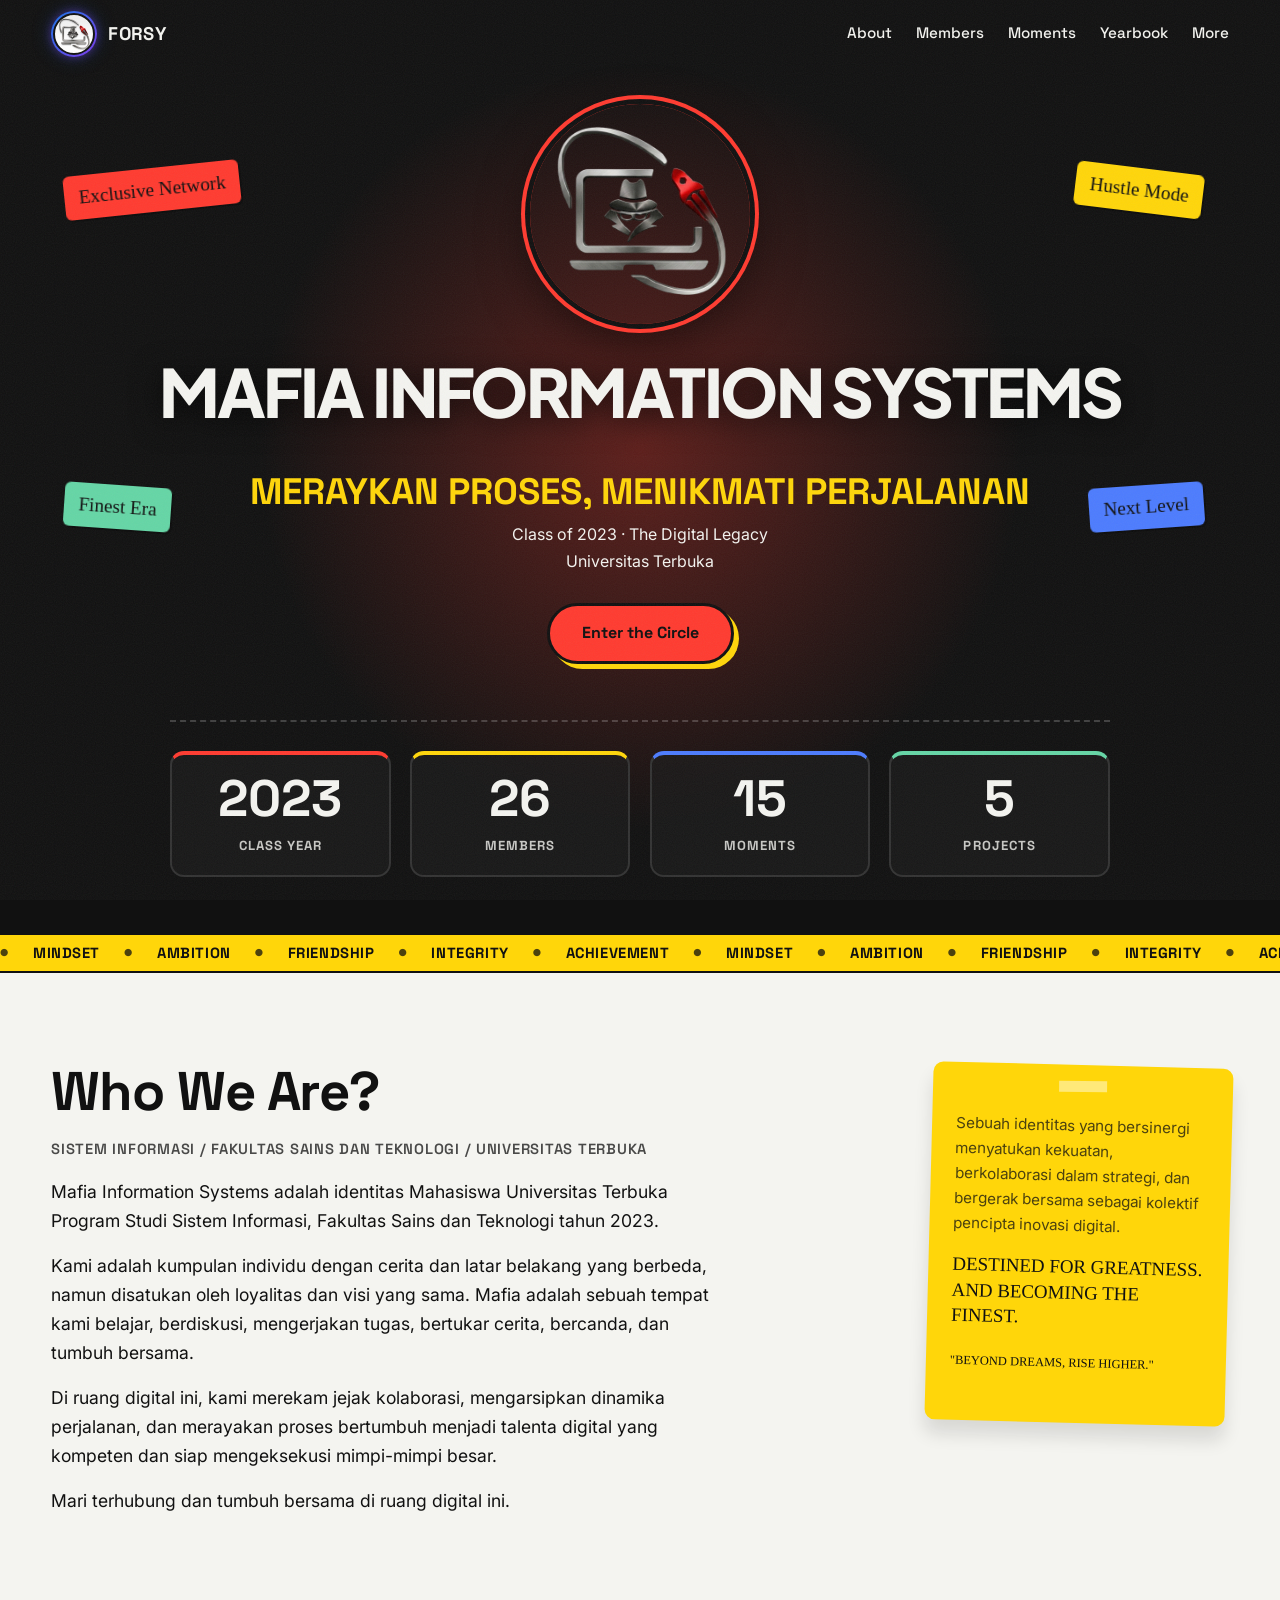
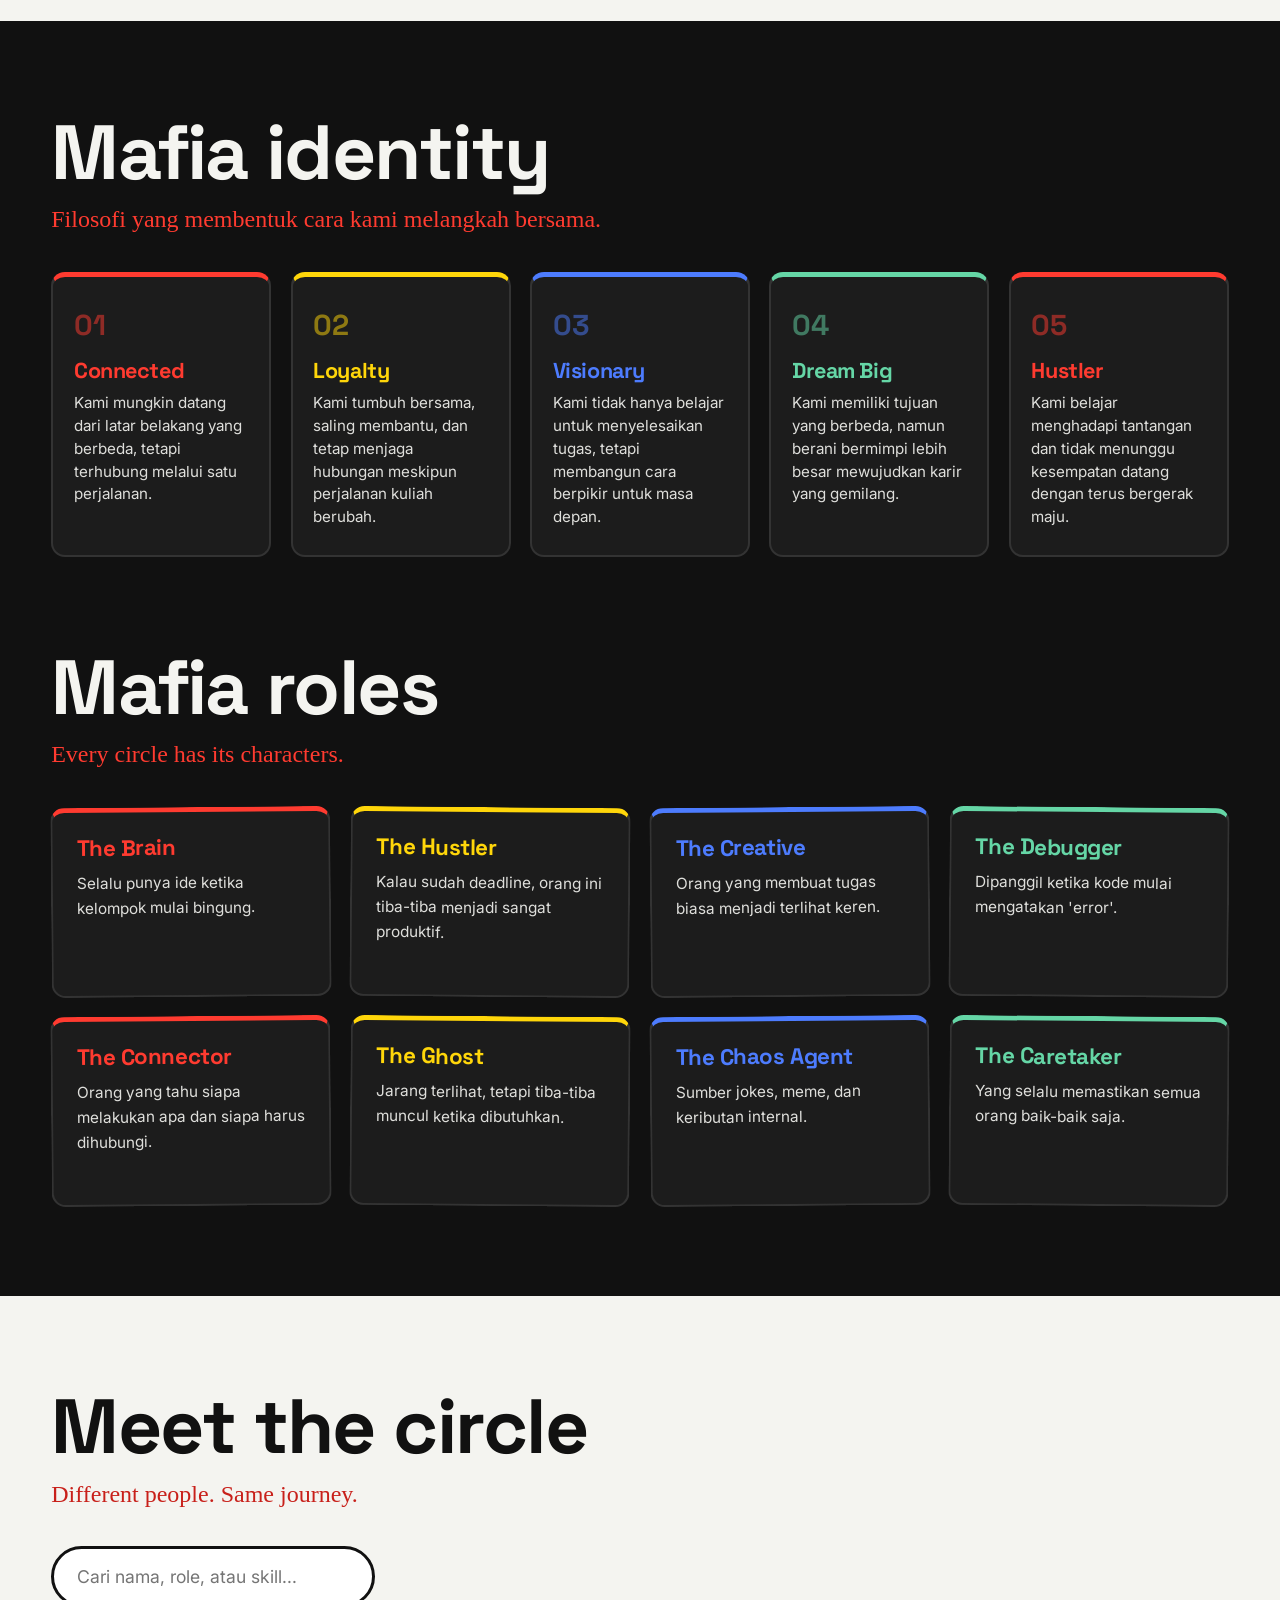
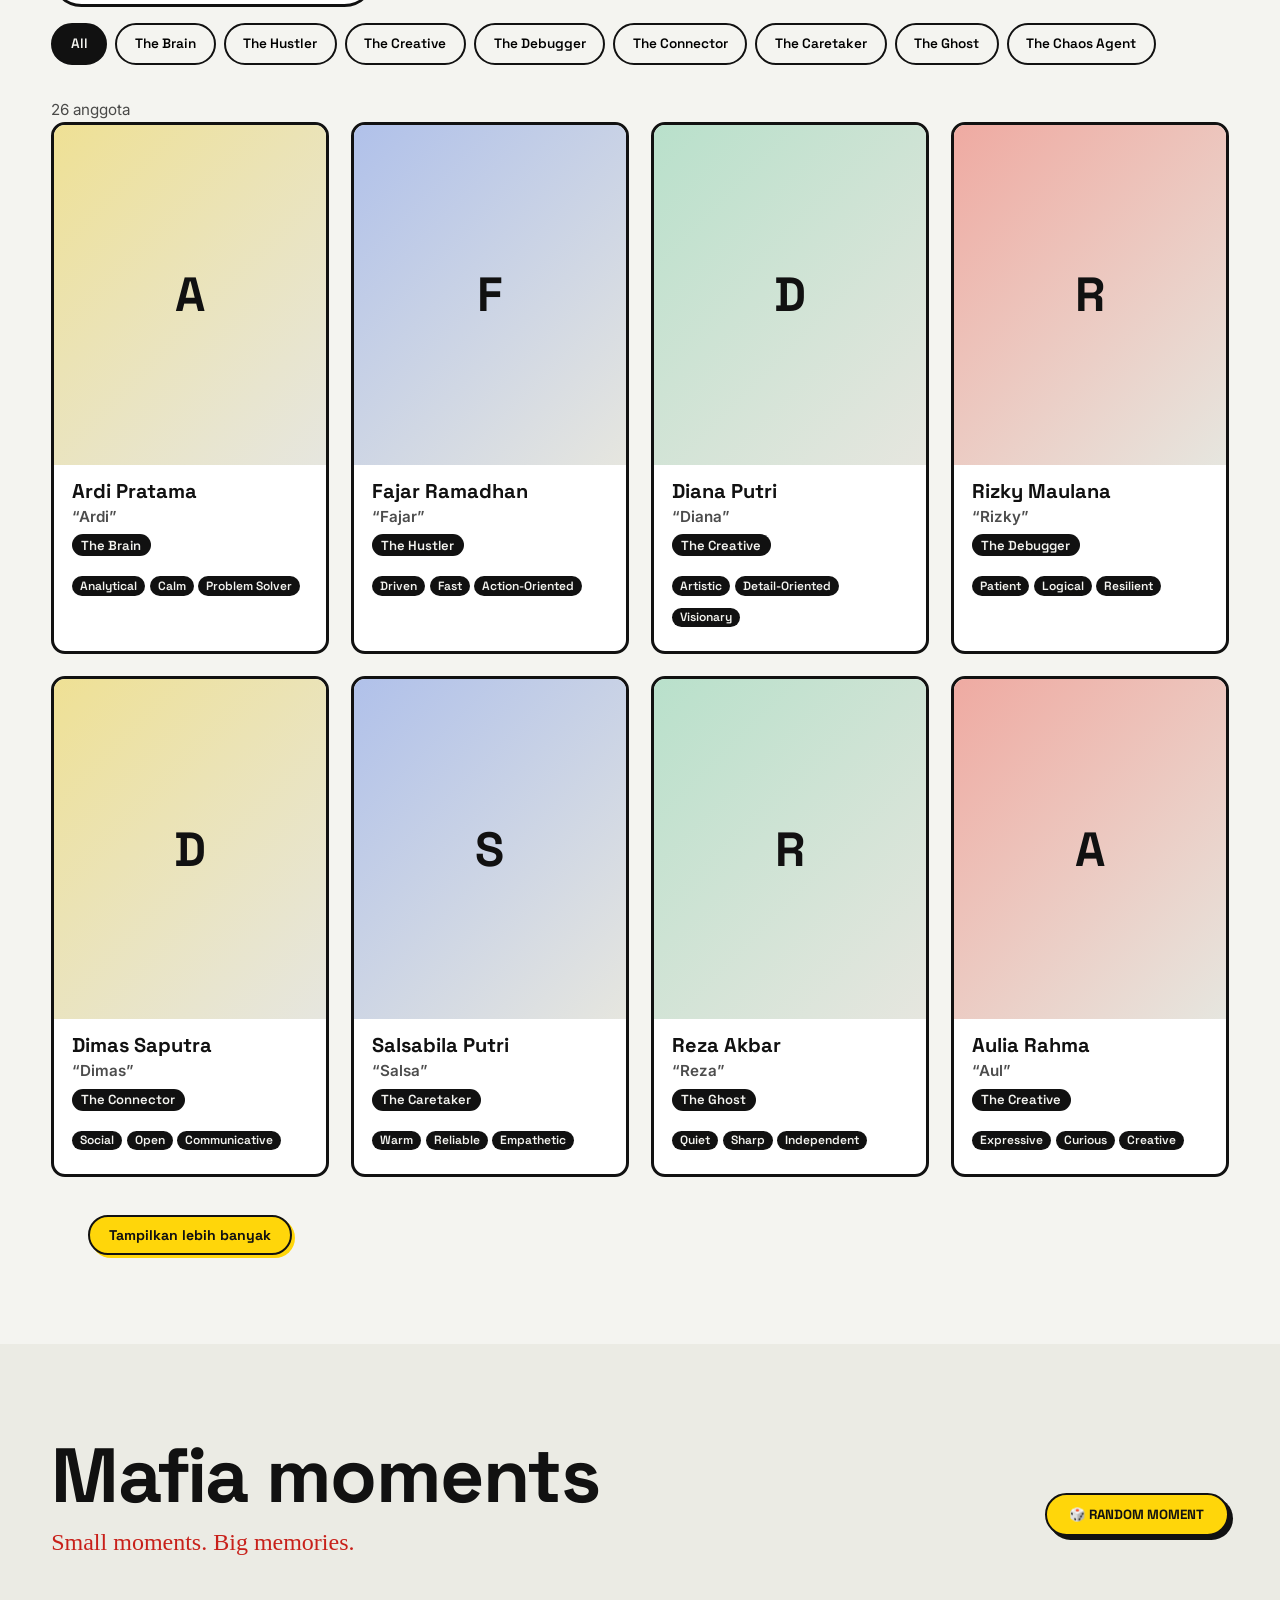
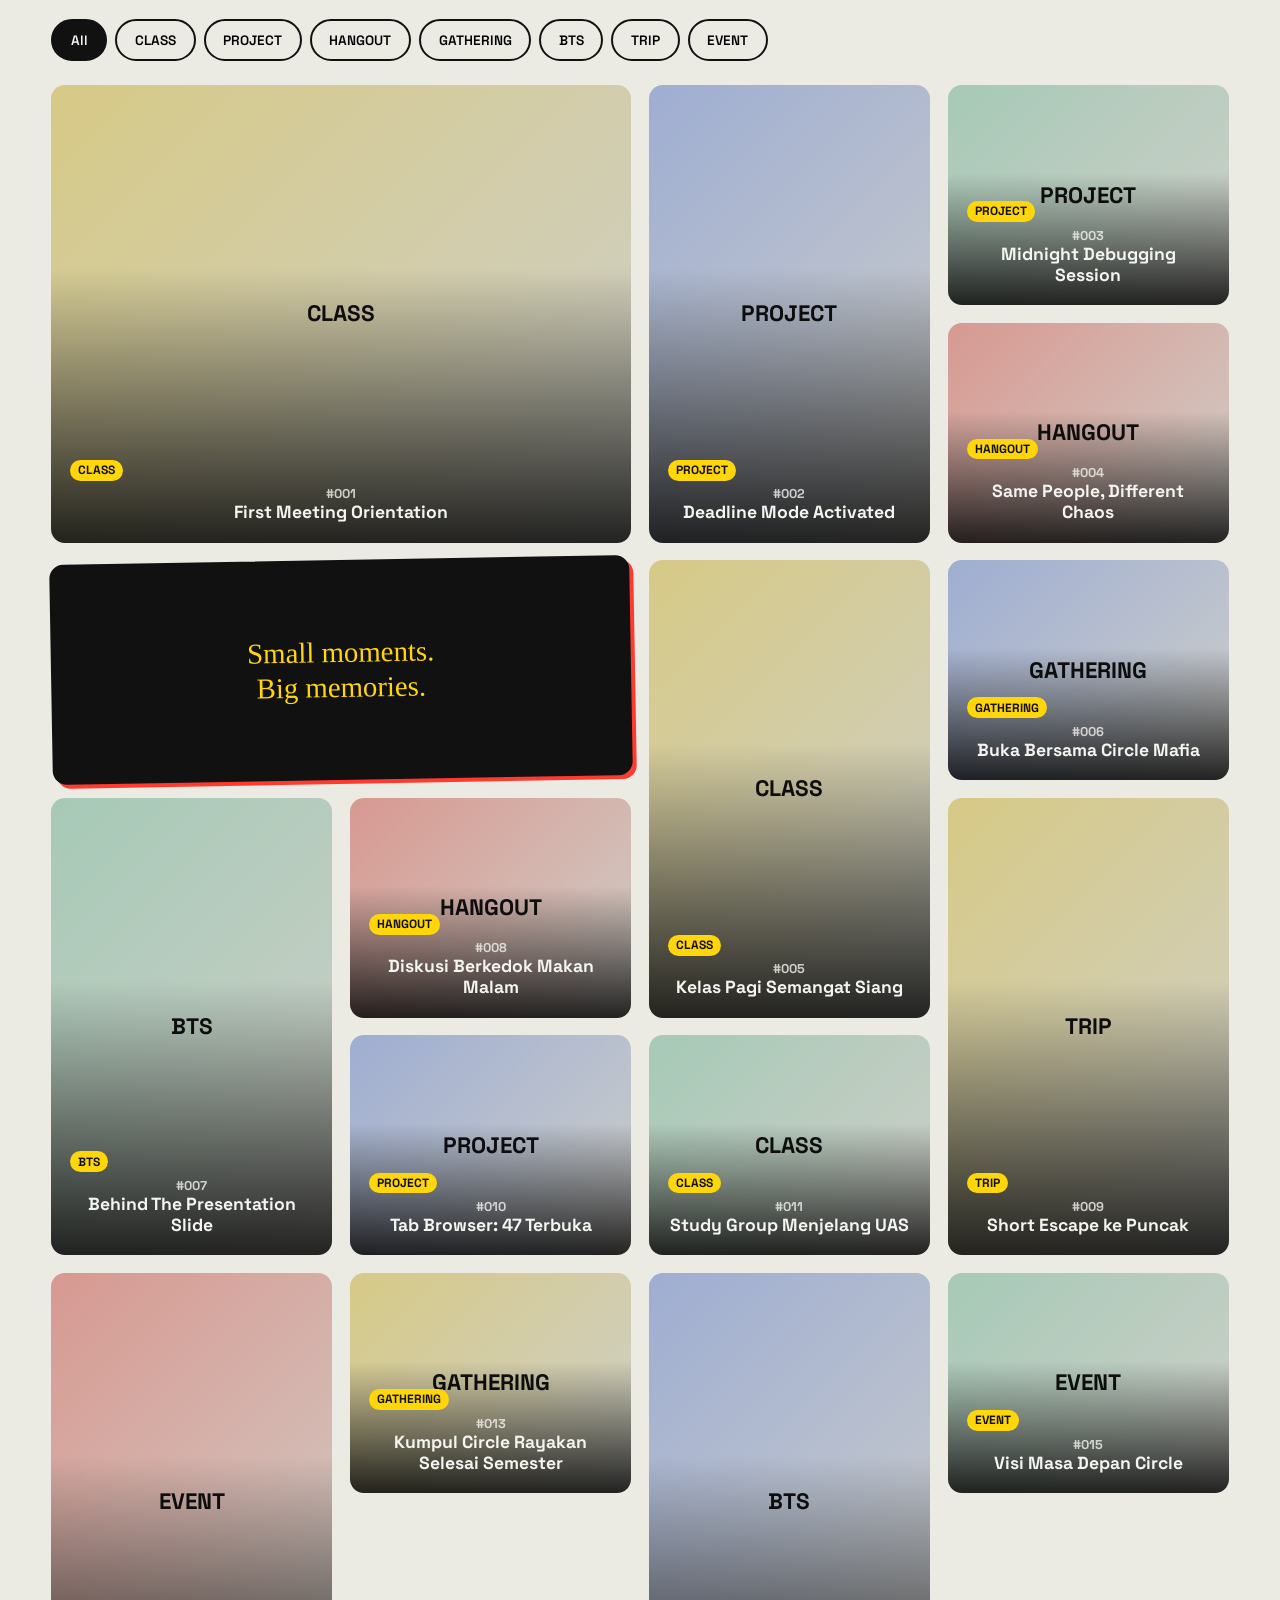
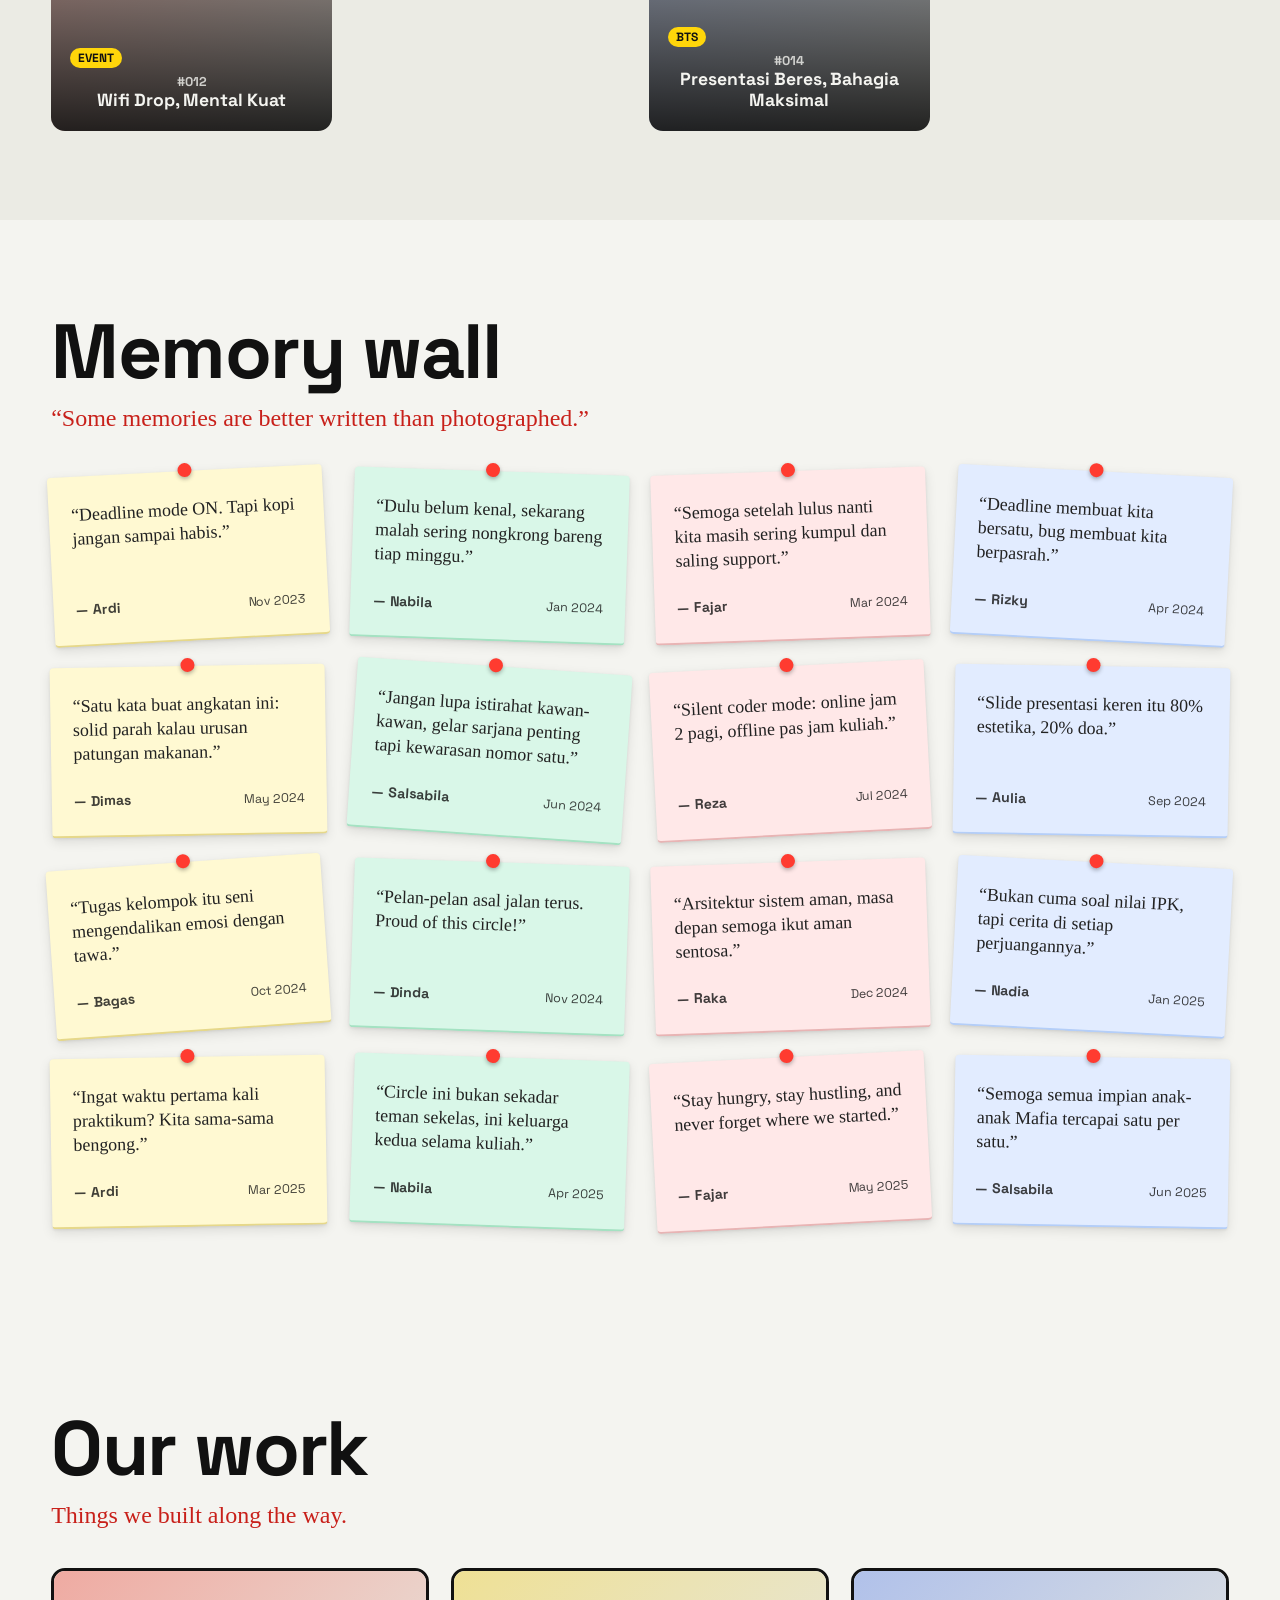
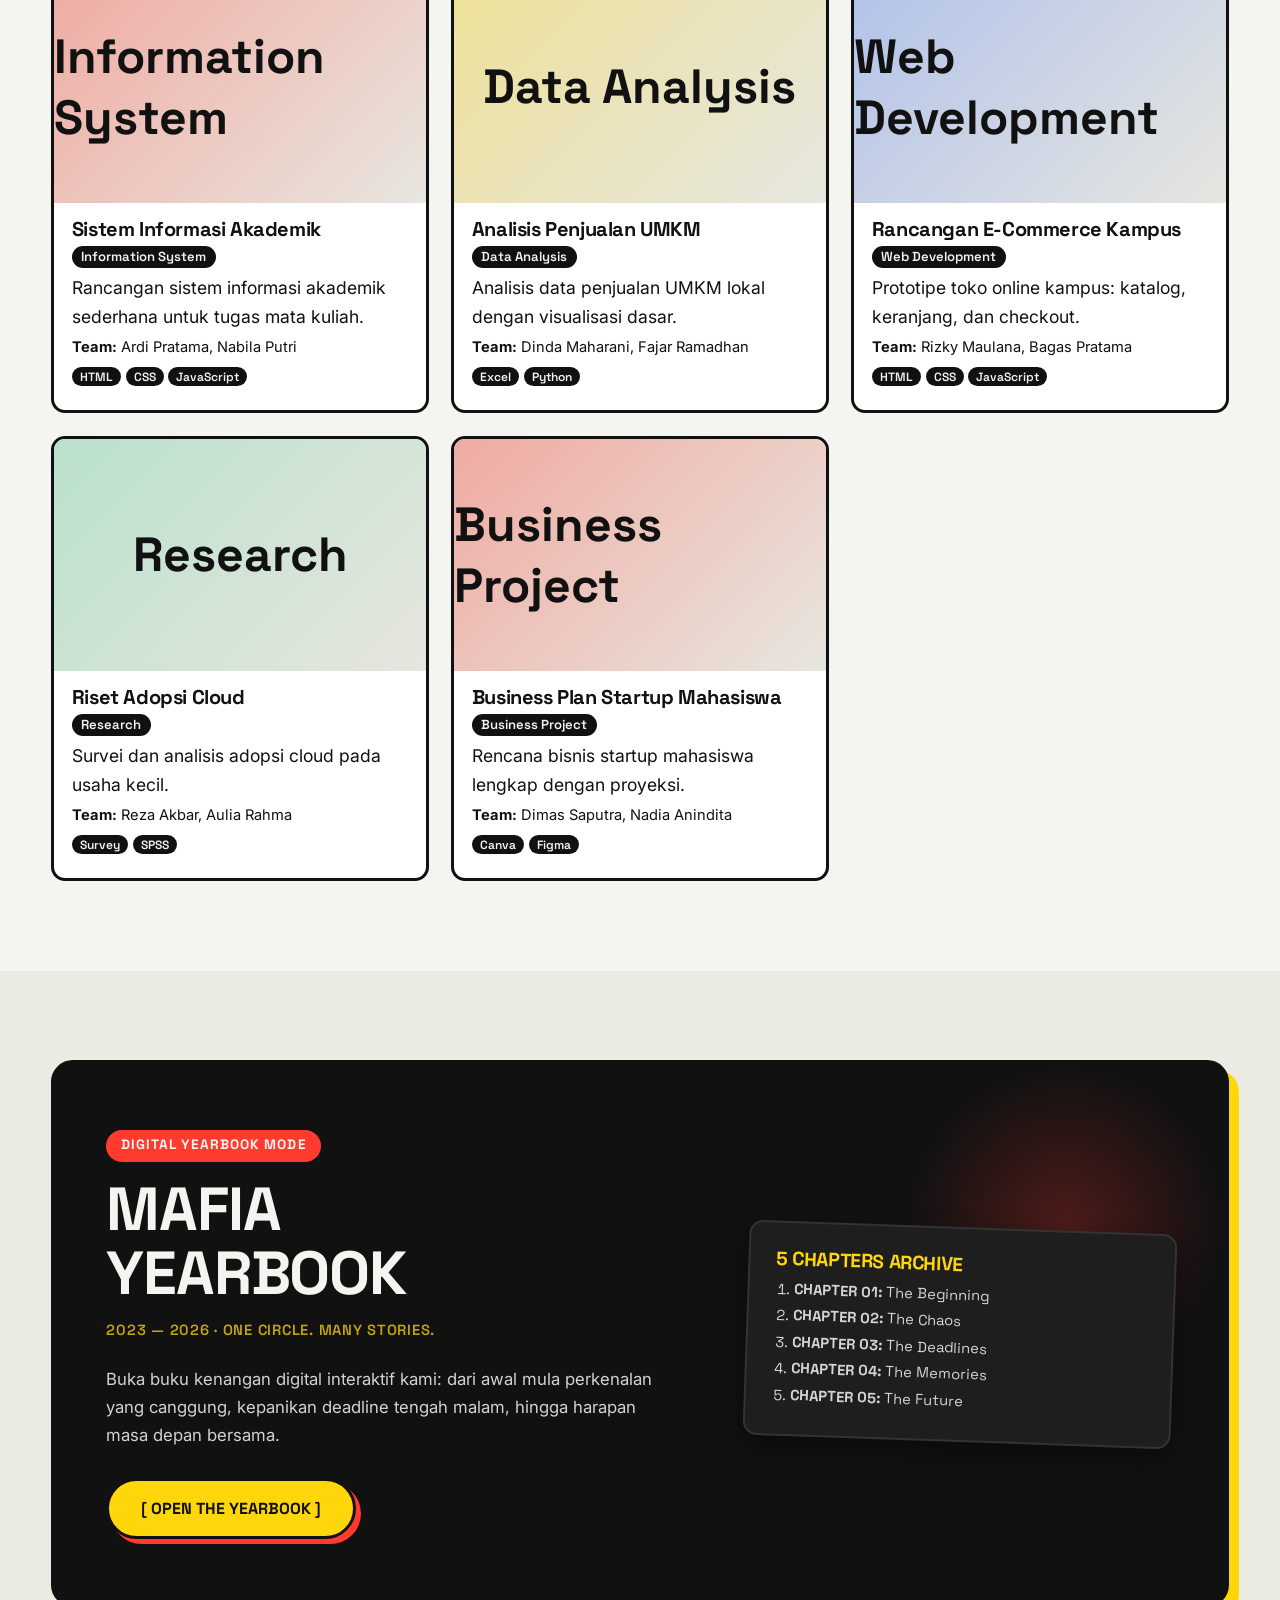
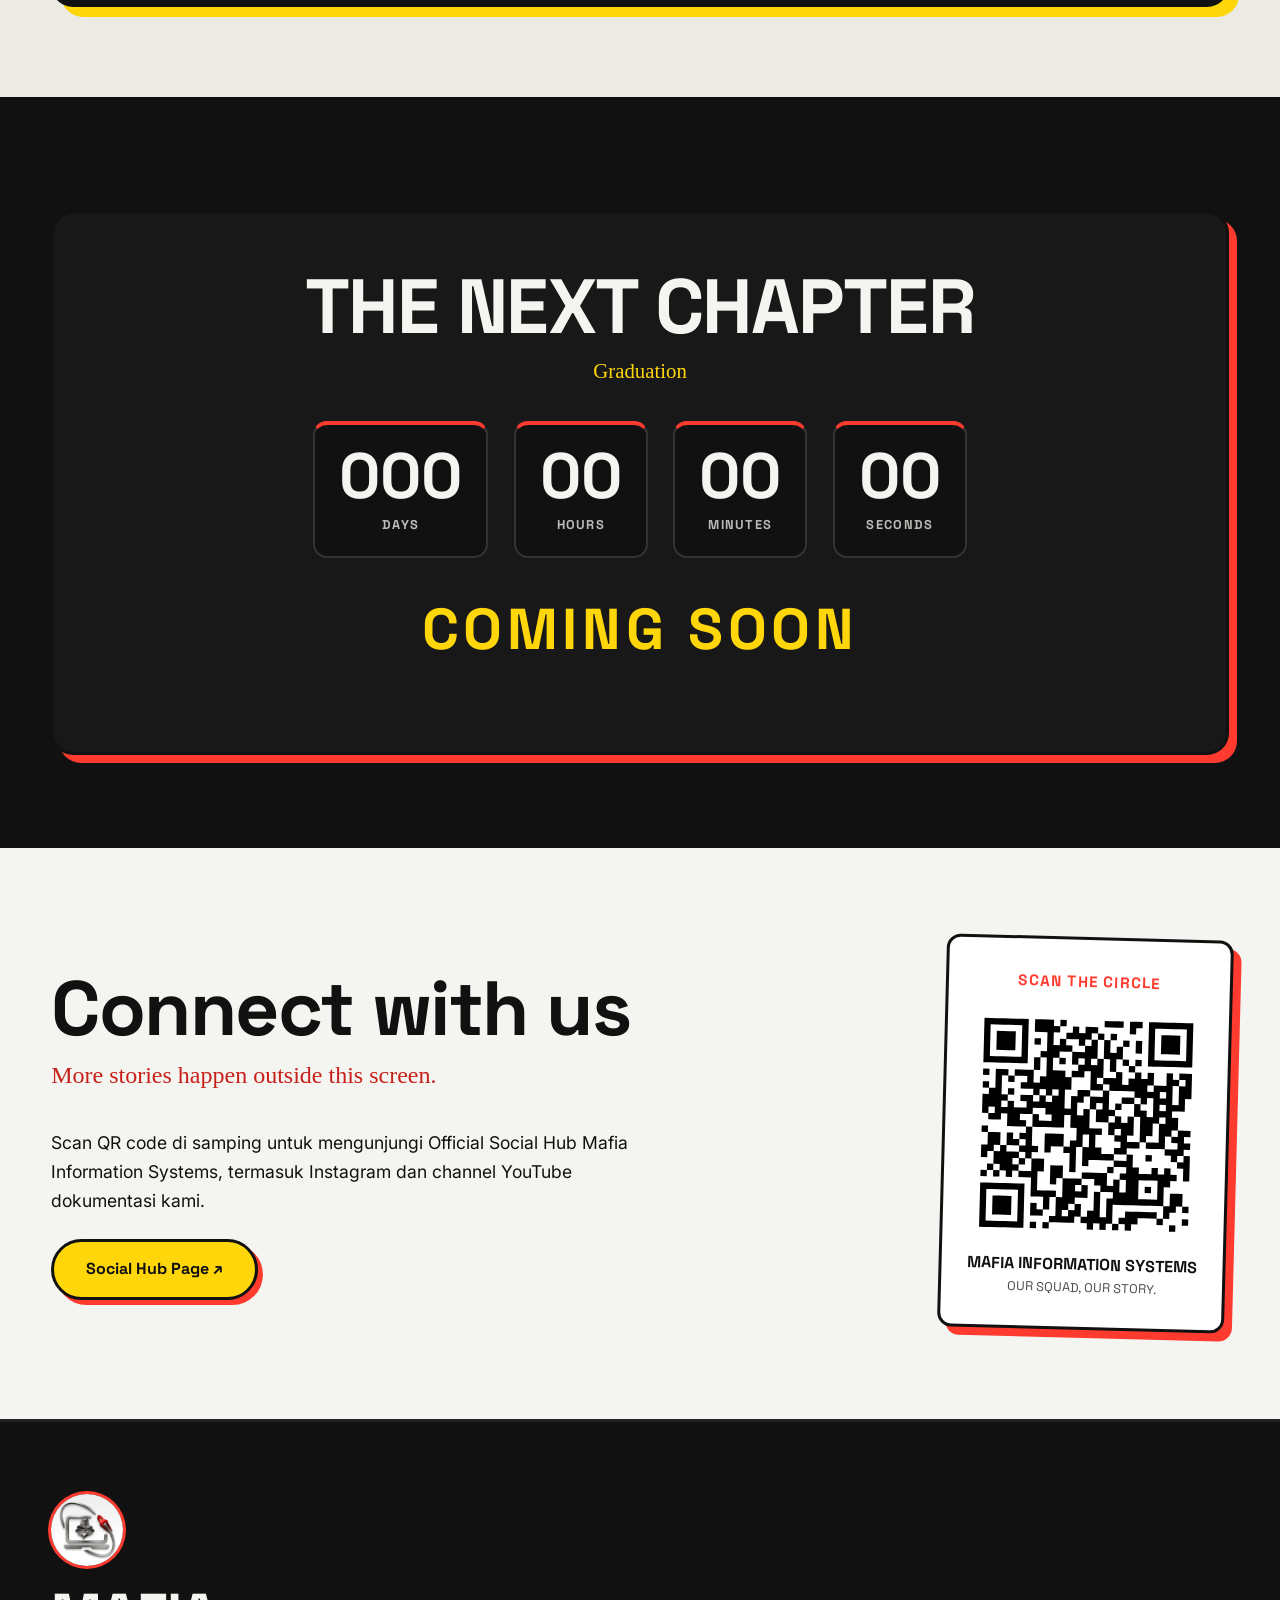
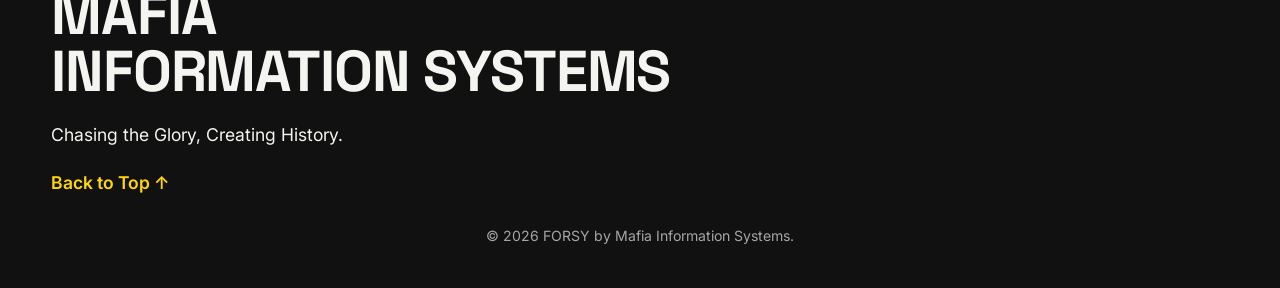
==== mafia_landingpage/index.html @ 695135e5 "Add files via upload" ====
<!DOCTYPE html>
<html lang="id">
<head>
<meta charset="UTF-8">
<meta name="viewport" content="width=device-width, initial-scale=1">
<title>Mafia Information Systems — Chasing the Glory, Creating History.</title>
<meta name="description" content="Digital Yearbook & Community Archive angkatan Sistem Informasi 2023, Universitas Terbuka. Temui anggota circle, momen berharga, proyek karya, dan dinding memori.">
<meta name="theme-color" content="#111111">
<link rel="canonical" href="https://example.com/">
<meta property="og:type" content="website">
<meta property="og:locale" content="id_ID">
<meta property="og:site_name" content="Mafia Information Systems">
<meta property="og:title" content="Mafia Information Systems — Chasing the Glory, Creating History.">
<meta property="og:description" content="Digital Yearbook & Community Archive angkatan Sistem Informasi 2023, Universitas Terbuka. Connected. Loyalty. Visionary. Dream Big. Hustler.">
<meta property="og:url" content="https://example.com/">
<meta property="og:image" content="https://example.com/assets/og-image.png">
<meta property="og:image:width" content="1200">
<meta property="og:image:height" content="630">
<meta property="og:image:alt" content="Logo Mafia Information Systems">
<meta name="twitter:card" content="summary_large_image">
<meta name="twitter:image" content="https://example.com/assets/og-image.png">
<link rel="icon" href="favicon.ico" sizes="any">
<link rel="icon" href="assets/icons/favicon-32.png" type="image/png" sizes="32x32">
<link rel="apple-touch-icon" href="assets/icons/apple-touch-icon.png">
<link rel="manifest" href="site.webmanifest">
<script type="application/ld+json">{"@context":"https://schema.org","@type":"WebSite","name":"Mafia Information Systems","url":"https://example.com/","inLanguage":"id","description":"Digital Yearbook & Community Archive angkatan Sistem Informasi 2023, Universitas Terbuka."}</script>
<link rel="preconnect" href="https://fonts.googleapis.com">
<link rel="preconnect" href="https://fonts.gstatic.com" crossorigin>
<link href="https://fonts.googleapis.com/css2?family=Inter:wght@400;500;600;700&family=Permanent+Marker&family=Plus+Jakarta+Sans:wght@700;800&family=Space+Grotesk:wght@500;700&display=swap" rel="stylesheet">
<link rel="stylesheet" href="css/style.css">
</head>
<body>
<a class="skip" href="#main">Lewati ke konten</a>
<noscript><p class="noscript">Website ini membutuhkan JavaScript untuk menampilkan anggota, memori, proyek, dan galeri.</p></noscript>
<div class="grain" aria-hidden="true"></div>
<div class="cursor" id="cursor" aria-hidden="true"><span></span></div>

<!-- Main Navigation -->
<header class="nav" id="nav">
  <a href="#home" class="nav__logo" aria-label="Mafia Information Systems, home">
    <div class="logo-wrapper">
      <img src="assets/logo/mafia-logo-320.webp" alt="Logo Mafia" width="40" height="40" loading="lazy">
    </div>
    <b>FORSY</b>
  </a>
  <button class="nav__toggle" id="navToggle" aria-label="Buka menu" aria-expanded="false" aria-controls="navLinks">
    <span></span><span></span>
  </button>
  <nav class="nav__links" id="navLinks" aria-label="Utama">
    <a href="#about">About</a>
    <a href="#members">Members</a>
    <a href="#moments">Moments</a>
    <a href="#open-yearbook">Yearbook</a>
    <a href="#join">More</a>
  </nav>
</header>

<main id="main">
<!-- 01: HERO SECTION -->
<section class="hero" id="home" aria-labelledby="t-home">
  <span class="sticker s-red hero__st1">Exclusive Network</span>
  <span class="sticker s-yellow hero__st2">Hustle Mode</span>
  <span class="sticker s-mint hero__st4">Finest Era</span>
  <span class="sticker s-blue hero__st3">Next Level</span>

  <img class="hero__logo" src="assets/logo/logo trans.png" srcset="assets/logo/logo trans.png 320w, assets/logo/logo trans.png 640w, assets/logo/logo trans.png 960w" sizes="(max-width:600px) 150px, 220px" alt="Logo Mafia Information Systems" width="220" height="220" fetchpriority="high" decoding="async">
  
  <h1 class="hero__title" id="t-home">
    <span class="reveal" style="--d:.8s">MAFIA INFORMATION SYSTEMS</span>
  </h1>

  <p class="hero__tag reveal" style="--d:.5s">Meraykan Proses, Menikmati Perjalanan</p>
  <p class="hero__sub reveal" style="--d:.75s">Class of 2023 · The Digital Legacy<br>Universitas Terbuka</p>

  <div class="hero__actions reveal" style="--d:.9s">
    <a href="#about" class="btn" data-cursor="go">Enter the Circle</a>
  </div>

  <!-- Dynamic Statistics (Sections 4 & 5) -->
  <div class="hero__stats reveal" style="--d:1.05s" aria-label="Statistik Angkatan">
    <div class="stat-item">
      <span class="stat-number" id="statYear">2023</span>
      <span class="stat-label">CLASS YEAR</span>
    </div>
    <div class="stat-item">
      <span class="stat-number" id="statMembers">0</span>
      <span class="stat-label">MEMBERS</span>
    </div>
    <div class="stat-item">
      <span class="stat-number" id="statMoments">0</span>
      <span class="stat-label">MOMENTS</span>
    </div>
    <div class="stat-item">
      <span class="stat-number" id="statProjects">0</span>
      <span class="stat-label">PROJECTS</span>
    </div>
  </div>
</section>

<!-- Brand Personality Marquee (Infinite Seamless Running Text) -->
<div class="marquee" role="region" aria-label="Mafia Highlights Ticker">
  <span class="sr-only">Mindset. Ambition. Friendship. Integrity. Achievement.</span>
  <div class="marquee__track" aria-hidden="true">
    <div class="marquee__group">
      <span class="marquee__sep">●</span>
      <span>MINDSET</span>
      <span class="marquee__sep">●</span>
      <span>AMBITION</span>
      <span class="marquee__sep">●</span>
      <span>FRIENDSHIP</span>
      <span class="marquee__sep">●</span>
      <span>INTEGRITY</span>
      <span class="marquee__sep">●</span>
      <span>ACHIEVEMENT</span>
      <span class="marquee__sep">●</span>
    </div>
    <div class="marquee__group">
      <span>MINDSET</span>
      <span class="marquee__sep">●</span>
      <span>AMBITION</span>
      <span class="marquee__sep">●</span>
      <span>FRIENDSHIP</span>
      <span class="marquee__sep">●</span>
      <span>INTEGRITY</span>
      <span class="marquee__sep">●</span>
      <span>ACHIEVEMENT</span>
      <span class="marquee__sep">●</span>
    </div>
    <div class="marquee__group">
      <span>MINDSET</span>
      <span class="marquee__sep">●</span>
      <span>AMBITION</span>
      <span class="marquee__sep">●</span>
      <span>FRIENDSHIP</span>
      <span class="marquee__sep">●</span>
      <span>INTEGRITY</span>
      <span class="marquee__sep">●</span>
      <span>ACHIEVEMENT</span>
      <span class="marquee__sep">●</span>
    </div>
    <div class="marquee__group">
      <span>MINDSET</span>
      <span class="marquee__sep">●</span>
      <span>AMBITION</span>
      <span class="marquee__sep">●</span>
      <span>FRIENDSHIP</span>
      <span class="marquee__sep">●</span>
      <span>INTEGRITY</span>
      <span class="marquee__sep">●</span>
      <span>ACHIEVEMENT</span>
      <span class="marquee__sep">●</span>
    </div>
  </div>
</div>

<!-- 02: ABOUT THE CIRCLE -->
<section class="sec" id="about" aria-labelledby="t-about">
  <div class="wrap about">
    <div>
      <h2 id="t-about">Who We Are?</h2>
      <p class="meta">Sistem Informasi / Fakultas Sains dan Teknologi / Universitas Terbuka</p>
      <p>Mafia Information Systems adalah identitas Mahasiswa Universitas Terbuka Program Studi Sistem Informasi, Fakultas Sains dan Teknologi tahun 2023.</p>
      <p>Kami adalah kumpulan individu dengan cerita dan latar belakang yang berbeda, namun disatukan oleh loyalitas dan visi yang sama. Mafia adalah sebuah tempat kami belajar, berdiskusi, mengerjakan tugas, bertukar cerita, bercanda, dan tumbuh bersama.</p>
      <p>Di ruang digital ini, kami merekam jejak kolaborasi, mengarsipkan dinamika perjalanan, dan merayakan proses bertumbuh menjadi talenta digital yang kompeten dan siap mengeksekusi mimpi-mimpi besar.</p>
      <p>Mari terhubung dan tumbuh bersama di ruang digital ini.</p>
    </div>
    <aside class="about__side">
      <p class="note">Sebuah identitas yang bersinergi menyatukan kekuatan, berkolaborasi dalam strategi, dan bergerak bersama sebagai kolektif pencipta inovasi digital.</p>
      <p class="chars">DESTINED FOR GREATNESS.<br>AND BECOMING THE FINEST.</p>
      <p class="chars chars--small">"BEYOND DREAMS, RISE HIGHER."</p>
    </aside>
  </div>
</section>

<!-- 03: MAFIA IDENTITY (BRAND PHILOSOPHY) -->
<section class="sec sec--dark" id="identity" aria-labelledby="t-identity">
  <div class="wrap">
    <h2 id="t-identity">Mafia identity</h2>
    <p class="lead">Filosofi yang membentuk cara kami melangkah bersama.</p>
    <div class="phil-grid" id="philGrid"></div>
  </div>
</section>

<!-- 04: MAFIA ROLES -->
<section class="sec sec--dark" id="roles" aria-labelledby="t-roles" style="padding-top:0;">
  <div class="wrap">
    <h2 id="t-roles">Mafia roles</h2>
    <p class="lead">Every circle has its characters.</p>
    <div class="roles" id="roleGrid"></div>
  </div>
</section>

<!-- 05: MEET THE CIRCLE (MEMBERS) -->
<section class="sec" id="members" aria-labelledby="t-members">
  <div class="wrap">
    <h2 id="t-members">Meet the circle</h2>
    <p class="lead">Different people. Same journey.</p>
    <div class="tools">
      <label class="sr-only" for="search">Cari anggota</label>
      <input type="search" id="search" placeholder="Cari nama, role, atau skill..." autocomplete="off">
      <div class="chips" id="chips" role="group" aria-label="Filter role anggota"></div>
    </div>
    <!-- DEMO DATA — Replace with actual member data (data/members.json). -->
    <p class="note" id="count" role="status"></p>
    <div class="grid" id="memberGrid"></div>
  </div>
</section>

<!-- 06: MAFIA MOMENTS (MEMORY RECORDS) -->
<section class="sec sec--tint" id="moments" aria-labelledby="t-moments">
  <div class="wrap">
    <div class="moments-header-actions">
      <div>
        <h2 id="t-moments">Mafia moments</h2>
        <p class="lead">Small moments. Big memories.</p>
      </div>
      <button type="button" class="random-moment-btn" id="randomMomentBtn" data-cursor="go">
        🎲 RANDOM MOMENT
      </button>
    </div>
    <div class="chips" id="momentChips" role="group" aria-label="Filter kategori momen"></div>
    <div class="moments" id="momentGrid"></div>
  </div>
</section>

<!-- 07: MEMORY WALL (STICKY NOTES) -->
<section class="sec" id="memories" aria-labelledby="t-memories">
  <div class="wrap">
    <h2 id="t-memories">Memory wall</h2>
    <p class="lead">“Some memories are better written than photographed.”</p>
    <div class="memories-wall" id="memoryWallGrid"></div>
  </div>
</section>

<!-- 08: OUR WORK (PROJECTS) -->
<section class="sec" id="projects" aria-labelledby="t-projects">
  <div class="wrap">
    <h2 id="t-projects">Our work</h2>
    <p class="lead">Things we built along the way.</p>
    <div class="grid grid--3" id="projectGrid"></div>
  </div>
</section>

<!-- 09: OPEN THE YEARBOOK (CTA HEROIC BANNER) -->
<section class="sec sec--tint" id="open-yearbook" aria-labelledby="t-yearbook-banner">
  <div class="wrap">
    <div class="yearbook-banner">
      <div>
        <span class="yb-badge">DIGITAL YEARBOOK MODE</span>
        <h2 class="yb-title" id="t-yearbook-banner">MAFIA<br>YEARBOOK</h2>
        <p class="meta" style="color:var(--yellow);margin-top:0;">2023 — 2026 · ONE CIRCLE. MANY STORIES.</p>
        <p class="yb-desc">Buka buku kenangan digital interaktif kami: dari awal mula perkenalan yang canggung, kepanikan deadline tengah malam, hingga harapan masa depan bersama.</p>
        <a href="yearbook.html" class="btn btn--yellow" data-cursor="open">[ OPEN THE YEARBOOK ]</a>
      </div>
      <div class="yb-preview-card">
        <h4>5 CHAPTERS ARCHIVE</h4>
        <ol>
          <li><b>CHAPTER 01:</b> The Beginning</li>
          <li><b>CHAPTER 02:</b> The Chaos</li>
          <li><b>CHAPTER 03:</b> The Deadlines</li>
          <li><b>CHAPTER 04:</b> The Memories</li>
          <li><b>CHAPTER 05:</b> The Future</li>
        </ol>
      </div>
    </div>
  </div>
</section>

<!-- 10: NEXT CHAPTER (GRADUATION COUNTDOWN) -->
<section class="sec sec--dark" id="next-chapter" aria-labelledby="t-next-chapter">
  <div class="wrap">
    <div class="next-chapter-box">
      <h2 id="t-next-chapter">THE NEXT CHAPTER</h2>
      <p class="next-chapter-sub">Graduation</p>
      
      <div id="countdownGrid" class="countdown-grid" hidden>
        <div class="cd-unit">
          <span class="cd-val" id="cdDays">000</span>
          <span class="cd-lbl">DAYS</span>
        </div>
        <div class="cd-unit">
          <span class="cd-val" id="cdHours">00</span>
          <span class="cd-lbl">HOURS</span>
        </div>
        <div class="cd-unit">
          <span class="cd-val" id="cdMinutes">00</span>
          <span class="cd-lbl">MINUTES</span>
        </div>
        <div class="cd-unit">
          <span class="cd-val" id="cdSeconds">00</span>
          <span class="cd-lbl">SECONDS</span>
        </div>
      </div>

      <div id="cdStatus" class="cd-coming-soon">COMING SOON</div>
    </div>
  </div>
</section>

<!-- 11: SCAN THE CIRCLE (QR CODE & SOCIAL HUB) -->
<section class="sec sec--border-top" id="join" aria-labelledby="t-join">
  <div class="wrap join">
    <div class="join__txt">
      <h2 id="t-join">Connect with us</h2>
      <p class="lead">More stories happen outside this screen.</p>
      <p>Scan QR code di samping untuk mengunjungi Official Social Hub Mafia Information Systems, termasuk Instagram dan channel YouTube dokumentasi kami.</p>
      <div class="social-button-group">
        <a class="btn btn--yellow" href="social.html">Social Hub Page ↗</a>
      </div>
    </div>

    <!-- QR Code Brand Object (Section 27) -->
    <div class="qr-brand-object">
      <div class="qr-brand-header">SCAN THE CIRCLE</div>
      <div id="qr" aria-label="QR Code menuju Social Hub"></div>
      <div class="qr-brand-footer">
        <p class="qr-brand-name">MAFIA INFORMATION SYSTEMS</p>
        <p class="qr-brand-tag">OUR SQUAD, OUR STORY.</p>
      </div>
    </div>
  </div>
</section>
</main>

<!-- 12: FOOTER -->
<footer class="footer">
  <div class="wrap">
    <img src="assets/logo/mafia-logo-320.webp" alt="Logo Mafia" width="72" height="72" loading="lazy">
    <p class="footer__big">MAFIA<br>INFORMATION SYSTEMS</p>
    <p> Chasing the Glory, Creating History.</p>
    <p>
      <a href="#home">Back to Top ↑</a>
    </p>
    <p class="small">© 2026 FORSY by Mafia Information Systems.</p>
  </div>
</footer>

<!-- ============================================================
     MODALS & DIALOGS
     ============================================================ -->

<!-- Member Profile Modal -->
<div class="modal" id="modal" role="dialog" aria-modal="true" aria-labelledby="mName" hidden>
  <button class="modal__close" data-close aria-label="Tutup dialog profile">&times;</button>
  <div class="modal__box">
    <div id="modalBody"></div>
  </div>
</div>

<!-- Mafia Moments / Memory Record Modal (Section 8, 9, 10) -->
<div class="modal" id="momentModal" role="dialog" aria-modal="true" aria-label="Memory Record Detail" hidden>
  <button class="modal__close" data-close aria-label="Tutup dialog memori">&times;</button>
  <div class="modal__box">
    <div id="momentModalBody"></div>
  </div>
</div>

<!-- General Lightbox (for zooming) -->
<div class="modal lightbox" id="lightbox" role="dialog" aria-modal="true" aria-label="Tampilan Foto" hidden>
  <button class="modal__close" data-close aria-label="Tutup tampilan foto">&times;</button>
  <button class="lightbox__nav lightbox__prev" id="lbPrev" aria-label="Foto sebelumnya">&#8249;</button>
  <figure>
    <div id="lbImg"></div>
    <figcaption id="lbCap"></figcaption>
  </figure>
  <button class="lightbox__nav lightbox__next" id="lbNext" aria-label="Foto berikutnya">&#8250;</button>
</div>


<!-- Modular Scripts -->
<script src="js/vendor/qrcode.js" defer></script>
<script src="js/config.js" defer></script>
<script src="js/members.js" defer></script>
<script src="js/gallery.js" defer></script>
<script src="js/memories.js" defer></script>
<script src="js/projects.js" defer></script>
<script src="js/qr.js" defer></script>
<script src="js/main.js" defer></script>
</body>
</html>
---- mafia_landingpage/css/style.css ----
/* ============================================================
   MAFIA INFORMATION SYSTEMS — DESIGN SYSTEM & STYLESHEET
   Digital Yearbook & Community Archive
   ============================================================ */

:root {
  --black: #111111;
  --black-card: #181818;
  --white: #F4F4F0;
  --white-pure: #FFFFFF;
  --red: #FF3B30;
  --red-ink: #C8201A;
  --red-glow: rgba(255, 59, 48, 0.35);
  --yellow: #FFD60A;
  --blue: #4D7CFE;
  --mint: #65D6A6;
  --gray-light: #EBEBE4;
  --gray-mid: #999999;
  --gray-dark: #2A2A2A;

  --head: 'Space Grotesk', system-ui, -apple-system, sans-serif;
  --body: 'Inter', system-ui, -apple-system, sans-serif;
  --mark: 'Permanent Marker', cursive;

  --nav-h: 68px;
  --radius-sm: 8px;
  --radius-md: 14px;
  --radius-lg: 22px;
  --radius-pill: 999px;

  --shadow-flat: 4px 4px 0 var(--black);
  --shadow-flat-red: 5px 5px 0 var(--red);
  --shadow-flat-yellow: 5px 5px 0 var(--yellow);
  --shadow-elevated: 0 12px 30px rgba(0,0,0,0.15);
}

/* ---------- Reset & Base ---------- */
*, *::before, *::after {
  box-sizing: border-box;
  margin: 0;
  padding: 0;
}

html {
  scroll-behavior: smooth;
  scroll-padding-top: var(--nav-h);
}

body {
  background: var(--white);
  color: var(--black);
  font: 400 clamp(1rem, .95rem + .25vw, 1.1rem) / 1.65 var(--body);
  overflow-x: clip;
  min-height: 100vh;
}

body.menu-open {
  overflow: hidden;
}

.noscript {
  padding: 1rem;
  background: var(--yellow);
  color: var(--black);
  text-align: center;
  font-weight: 600;
}

img {
  max-width: 100%;
  display: block;
}

a {
  color: inherit;
  text-decoration-thickness: 1.5px;
}

:focus-visible {
  outline: 3px solid var(--blue);
  outline-offset: 3px;
}

.sr-only {
  position: absolute;
  width: 1px;
  height: 1px;
  padding: 0;
  margin: -1px;
  overflow: hidden;
  clip: rect(0, 0, 0, 0);
  white-space: nowrap;
  border: 0;
}

.wrap {
  width: min(1180px, 92%);
  margin-inline: auto;
}

h1, h2, h3, h4 {
  font-family: var(--head);
  line-height: 1.08;
  letter-spacing: -0.02em;
}

h2 {
  font-size: clamp(2.4rem, 6.5vw, 4.8rem);
  margin-bottom: 0.4rem;
}

.lead {
  font-family: var(--mark);
  font-size: clamp(1.15rem, 1rem + .8vw, 1.5rem);
  color: var(--red-ink);
  margin-bottom: 2rem;
}

.meta {
  font-family: var(--head);
  font-weight: 600;
  margin: 1rem 0 1.5rem;
  opacity: .75;
  text-transform: uppercase;
  letter-spacing: .05em;
  font-size: .92rem;
}

.note {
  font-size: .95rem;
  opacity: .75;
  margin-top: 1rem;
}

/* Background Grain Effect */
.grain {
  position: fixed;
  inset: 0;
  z-index: 90;
  pointer-events: none;
  opacity: 0.06;
  background-image: url("data:image/svg+xml,%3Csvg xmlns='http://www.w3.org/2000/svg' width='140' height='140'%3E%3Cfilter id='n'%3E%3CfeTurbulence type='fractalNoise' baseFrequency='.9' numOctaves='2'/%3E%3C/filter%3E%3Crect width='140' height='140' filter='url(%23n)'/%3E%3C/svg%3E");
}

/* ---------- Navigation ---------- */
.nav {
  position: fixed;
  top: 0;
  inset-inline: 0;
  height: var(--nav-h);
  z-index: 50;
  display: flex;
  align-items: center;
  justify-content: space-between;
  padding-inline: 4%;
  transition: background .3s, backdrop-filter .3s, border-bottom .3s;
  color: var(--white);
}

.nav.solid {
  background: rgba(17, 17, 17, 0.88);
  backdrop-filter: blur(12px);
  border-bottom: 1px solid rgba(255,255,255,0.08);
}

.nav__logo {
  display: flex;
  align-items: center;
  gap: .7rem;
  text-decoration: none;
  font-family: var(--head);
  font-size: 1.15rem;
  font-weight: 700;
  letter-spacing: .02em;
}

/* Gradient border using wrapper trick */
.nav__logo .logo-wrapper {
  display: inline-flex;
  border-radius: 50%;
  padding: 3px;                                              /* tebal border gradasi */
  background: linear-gradient(135deg, #1a73e8 0%, #7c3aed 100%);
  box-shadow: 0 0 10px rgba(124, 58, 237, 0.45),            /* glow ungu */
              0 0 20px rgba(26, 115, 232, 0.25);             /* glow biru */
}

.nav__logo .logo-wrapper img {
  border-radius: 50%;
  display: block;
  outline: 2px solid #111;                                   /* gap gelap antara foto & border */
  outline-offset: -1px;
}

.nav__links {
  display: flex;
  align-items: center;
  gap: 1.5rem;
}

.nav__links a {
  text-decoration: none;
  font-family: var(--head);
  font-weight: 500;
  font-size: .95rem;
  padding: .4rem 0;
  border-bottom: 2px solid transparent;
  transition: color .2s, border-color .2s;
}

.nav__links a:hover,
.nav__links a.active {
  border-color: var(--red);
  color: var(--yellow);
}

.nav__bday-btn {
  background: var(--yellow);
  color: var(--black) !important;
  font-weight: 700 !important;
  padding: .35rem .8rem !important;
  border-radius: var(--radius-pill);
  border: 2px solid var(--black);
  box-shadow: 2px 2px 0 var(--red);
  font-size: .85rem !important;
  text-decoration: none;
}

.nav__bday-btn:hover {
  transform: translateY(-1px);
}

.nav__toggle {
  display: none;
  background: none;
  border: 0;
  width: 48px;
  height: 48px;
  cursor: pointer;
}

.nav__toggle span {
  display: block;
  width: 26px;
  height: 3px;
  background: var(--white);
  margin: 6px auto;
  transition: transform .3s;
}

.nav__toggle[aria-expanded=true] span:first-child {
  transform: translateY(4.5px) rotate(45deg);
}

.nav__toggle[aria-expanded=true] span:last-child {
  transform: translateY(-4.5px) rotate(-45deg);
}

/* ---------- Hero Section (Section 3, 4, 5) ---------- */
.hero {
  min-height: 100svh;
  background: var(--black);
  color: var(--white);
  display: flex;
  flex-direction: column;
  align-items: center;
  justify-content: center;
  text-align: center;
  padding: 6.5rem 1rem 3.5rem;
  position: relative;
  overflow: hidden;
}

.hero::before {
  content: "";
  position: absolute;
  width: 65vmax;
  height: 65vmax;
  border-radius: 50%;
  background: radial-gradient(circle, rgba(255, 59, 48, 0.32), transparent 65%);
  top: 48%;
  left: 50%;
  transform: translate(-50%, -50%);
  pointer-events: none;
}

.hero > * {
  position: relative;
}

.hero__bday-alert {
  display: inline-flex;
  align-items: center;
  gap: .5rem;
  background: var(--yellow);
  color: var(--black);
  font-family: var(--head);
  font-weight: 700;
  font-size: .95rem;
  padding: .5rem 1.2rem;
  border-radius: var(--radius-pill);
  border: 2px solid var(--black);
  box-shadow: 4px 4px 0 var(--red);
  margin-bottom: 1.2rem;
  cursor: pointer;
  transition: transform .2s;
  animation: pop .6s both;
}

.hero__bday-alert:hover {
  transform: scale(1.04);
}

.hero__logo {
  width: clamp(140px, 22vw, 220px);
  height: auto;
  aspect-ratio: 1;
  border-radius: 50%;
  margin-bottom: 1.2rem;
  box-shadow: 0 0 0 5px var(--black), 0 0 0 9px var(--red), 0 18px 50px rgba(0,0,0,0.6);
  animation: pop .8s both;
}

.hero__title {
  display: flex;
  flex-direction: column;
  align-items: center;
  justify-content: center;
  text-align: center;
  width: 100%;
  max-width: 1200px;
  margin: 0.8rem auto 1.2rem;
}

.hero__title span:first-child,
.hero__title .reveal {
  font-family: 'Plus Jakarta Sans', var(--head);
  font-size: clamp(1.6rem, 5.2vw, 4.4rem);
  font-weight: 800;
  letter-spacing: clamp(-0.04em, -0.2vw, -0.025em);
  line-height: 1.08;
  text-transform: uppercase;
  color: var(--white);
  text-align: center;
  display: inline-block;
  max-width: 100%;
  text-shadow: 0 4px 30px rgba(0, 0, 0, 0.8), 0 0 1px rgba(255, 255, 255, 0.15);
  text-wrap: balance;
}

@media (min-width: 820px) {
  .hero__title span:first-child,
  .hero__title .reveal {
    white-space: nowrap;
  }
}

.hero__title .reveal--sm {
  font-size: clamp(1.1rem, 3.5vw, 2.2rem);
  letter-spacing: .12em;
  margin-top: .4rem;
  font-weight: 700;
  color: var(--white);
}

.hero__tag {
  font-family: var(--head);
  font-weight: 700;
  font-size: clamp(1.4rem, 3.8vw, 2.3rem);
  margin: 1.5rem 0 .5rem;
  line-height: 1.15;
  color: var(--yellow);
  text-transform: uppercase;
}

.hero__sub {
  opacity: .85;
  margin-bottom: 1.8rem;
  font-size: clamp(1rem, 1.2vw, 1.2rem);
}

.hero__actions {
  display: flex;
  flex-wrap: wrap;
  gap: 1rem;
  justify-content: center;
  margin-bottom: 2.5rem;
}

.reveal {
  opacity: 0;
  transform: translateY(24px);
  animation: up .7s var(--d, 0s) forwards;
}

@keyframes up {
  to {
    opacity: 1;
    transform: none;
  }
}

@keyframes pop {
  from {
    opacity: 0;
    transform: scale(.7);
  }
  to {
    opacity: 1;
    transform: none;
  }
}

/* Button & Action Components */
.btn {
  display: inline-flex;
  align-items: center;
  justify-content: center;
  gap: .5rem;
  background: var(--red);
  color: var(--black);
  text-decoration: none;
  font-family: var(--head);
  font-weight: 700;
  padding: .9rem 2rem;
  border-radius: var(--radius-pill);
  border: 3px solid var(--black);
  box-shadow: 5px 5px 0 var(--yellow);
  transition: transform .2s, box-shadow .2s, background .2s;
  cursor: pointer;
  font-size: 1rem;
}

.btn:hover {
  transform: translate(-2px, -2px);
  box-shadow: 7px 7px 0 var(--yellow);
  background: #ff5247;
}

.btn--yellow {
  background: var(--yellow);
  box-shadow: 5px 5px 0 var(--red);
}

.btn--yellow:hover {
  background: #ffe033;
  box-shadow: 7px 7px 0 var(--red);
}

.btn--outline {
  background: transparent;
  color: var(--white);
  border-color: var(--white);
  box-shadow: 5px 5px 0 var(--red);
}

.btn--outline:hover {
  background: var(--white);
  color: var(--black);
  box-shadow: 7px 7px 0 var(--yellow);
}

.btn--sm {
  padding: .55rem 1.2rem;
  font-size: .88rem;
  border-width: 2px;
  box-shadow: 3px 3px 0 var(--yellow);
}

.btn--sm:hover {
  box-shadow: 5px 5px 0 var(--yellow);
}

.member-load-more {
  margin: 1rem auto 0;
  display: block;
}

/* Dynamic Statistics (Section 4 & 5) */
.hero__stats {
  display: grid;
  grid-template-columns: repeat(4, 1fr);
  gap: 1.2rem;
  width: min(940px, 94%);
  margin-top: 1rem;
  border-top: 2px dashed rgba(255, 255, 255, 0.2);
  padding-top: 1.8rem;
}

.stat-item {
  background: rgba(28, 28, 28, 0.7);
  backdrop-filter: blur(8px);
  border: 2px solid #333;
  border-top: 4px solid var(--red);
  padding: 1.1rem .8rem;
  border-radius: var(--radius-md);
  text-align: center;
  transition: transform .25s, border-color .25s;
}

.stat-item:nth-child(2) { border-top-color: var(--yellow); }
.stat-item:nth-child(3) { border-top-color: var(--blue); }
.stat-item:nth-child(4) { border-top-color: var(--mint); }

.stat-item:hover {
  transform: translateY(-4px);
  border-color: #555;
}

.stat-number {
  display: block;
  font-family: var(--head);
  font-size: clamp(2rem, 5vw, 3.2rem);
  font-weight: 700;
  line-height: 1;
  color: var(--white);
  margin-bottom: .3rem;
}

.stat-label {
  font-family: var(--head);
  font-size: .82rem;
  font-weight: 700;
  letter-spacing: .08em;
  opacity: .8;
  text-transform: uppercase;
}

/* Stickers */
.sticker {
  position: absolute;
  font-family: var(--mark);
  padding: .4rem .9rem;
  border-radius: 6px;
  transform: rotate(var(--r, -6deg));
  z-index: 2;
  color: var(--black);
  font-size: clamp(.85rem, 2vw, 1.2rem);
  pointer-events: none;
  box-shadow: 2px 2px 0 rgba(0,0,0,0.3);
}

.s-red { background: var(--red); }
.s-yellow { background: var(--yellow); }
.s-blue { background: var(--blue); }
.s-mint { background: var(--mint); }

.hero__st1 { top: 18%; left: 5%; --r: -6deg; }
.hero__st2 { top: 18%; right: 6%; --r: 7deg; }
.hero__st3 { top: 52%; right: 6%; --r: -4deg; }
.hero__st4 { top: 52%; left: 5%; --r: 4deg; }

/* ==========================================================================
   Continuous Seamless Marquee (Infinite Running Text)
   ========================================================================== */
.marquee {
  --marquee-duration: 34s;
  --marquee-gap: 1.5rem;
  background: var(--yellow);
  color: var(--black);
  overflow: hidden;
  position: relative;
  width: 100%;
  border-block: 2px solid var(--black);
  font: 700 .92rem var(--head);
  letter-spacing: .04em;
  padding: .55rem 0;
  user-select: none;
  display: flex;
}

/* Color & theme variants */
.marquee--dark {
  background: var(--black);
  color: var(--yellow);
  border-color: rgba(255, 255, 255, .15);
}

.marquee--red {
  background: var(--red);
  color: var(--white);
  border-color: var(--black);
}

.marquee--sm {
  font-size: .88rem;
  padding: .5rem 0;
  letter-spacing: .05em;
}

/* Track container holding both groups */
.marquee__track {
  display: flex;
  width: max-content;
  flex-shrink: 0;
  gap: var(--marquee-gap);
}

/* Each animated group */
.marquee__group {
  display: flex;
  align-items: center;
  flex-shrink: 0;
  gap: var(--marquee-gap);
  min-width: max-content;
  will-change: transform;
  animation: marquee-scroll-left var(--marquee-duration) linear infinite;
}

/* Leftward infinite continuous scroll (Standard) */
@keyframes marquee-scroll-left {
  0% {
    transform: translate3d(0, 0, 0);
  }
  100% {
    transform: translate3d(calc(-100% - var(--marquee-gap)), 0, 0);
  }
}

/* Rightward infinite continuous scroll (Reverse) */
.marquee--reverse .marquee__group {
  animation-name: marquee-scroll-right;
}

@keyframes marquee-scroll-right {
  0% {
    transform: translate3d(calc(-100% - var(--marquee-gap)), 0, 0);
  }
  100% {
    transform: translate3d(0, 0, 0);
  }
}

/* Pause animation smoothly on hover */
.marquee:hover .marquee__group {
  animation-play-state: paused;
}

/* Separator dot/bullet */
.marquee__sep {
  display: inline-flex;
  align-items: center;
  justify-content: center;
  font-size: .65em;
  opacity: .75;
  transform: translateY(-1px);
}

/* Fallback for legacy marquee markup */
.marquee > div:not(.marquee__track) {
  will-change: transform;
  display: inline-block;
  padding: .75rem 0;
  animation: marquee-scroll-left 30s linear infinite;
}

/* ---------- Common Section Styles ---------- */
.sec {
  padding: clamp(3.5rem, 7vw, 6rem) 0;
}

.sec--dark {
  background: var(--black);
  color: var(--white);
}

.sec--tint {
  background: #EBEBE4;
}

.sec--dark .lead {
  color: var(--red);
}

.sec--border-top {
  border-top: 3px solid var(--black);
}

/* Section 02: About */
.about {
  display: grid;
  grid-template-columns: minmax(0, 1.45fr) minmax(260px, .9fr);
  gap: clamp(2rem, 6vw, 4.5rem);
  align-items: start;
}

.about h2 {
  font-size: clamp(2.8rem, 5vw, 3.4rem);
}

.about p {
  max-width: 64ch;
  margin-bottom: 1rem;
}

.about__side {
  background: var(--yellow);
  padding: 2rem 1.5rem 2.2rem;
  border-radius: 10px;
  border: 0;
  box-shadow: 0 14px 18px rgba(17, 17, 17, .12);
  transform: rotate(1.5deg);
  align-self: start;
  position: relative;
  margin-top: .2rem;
  width: min(100%, 300px);
  justify-self: end;
}

.about__side::before {
  content: "";
  position: absolute;
  top: 1rem;
  left: 50%;
  width: 3rem;
  height: .7rem;
  background: rgba(255, 255, 255, .45);
  transform: translateX(-50%) rotate(-1deg);
}

.acronym {
  list-style: none;
  padding: 0;
  margin: 1.2rem 0;
  font-family: var(--head);
  font-size: 1.8rem;
  font-weight: 700;
}

.acronym b {
  color: var(--red-ink);
  font-size: 2.2rem;
}

.chars {
  font-family: var(--mark);
  font-size: 1.18rem;
  line-height: 1.35;
  text-transform: uppercase;
}

.chars--small {
  font-size: .78rem;
  margin-top: 1.5rem;
}

.bigquote {
  font-family: var(--head);
  font-weight: 700;
  font-size: clamp(2rem, 6.5vw, 5rem);
  line-height: 1.05;
  margin-top: 3.5rem;
  color: var(--black);
}

/* Section 03: Mafia Identity (Brand Philosophy) */
.phil-grid {
  display: grid;
  grid-template-columns: repeat(5, 1fr);
  gap: 1.2rem;
  margin-top: 2rem;
}

.phil-card {
  background: #1c1c1c;
  color: var(--white);
  padding: 1.6rem 1.3rem;
  border-radius: var(--radius-md);
  border: 2px solid #333;
  border-top: 5px solid var(--c, var(--red));
  position: relative;
  transition: transform .25s, box-shadow .25s;
}

.phil-card:hover {
  transform: translateY(-5px);
  box-shadow: 0 10px 0 var(--c, var(--red));
}

.phil-num {
  display: inline-block;
  font-family: var(--head);
  font-weight: 700;
  font-size: 1.8rem;
  color: var(--c, var(--red));
  opacity: .5;
  margin-bottom: .6rem;
}

.phil-title {
  font-size: 1.35rem;
  margin-bottom: .6rem;
  color: var(--c, var(--red));
}

.phil-desc {
  font-size: .95rem;
  opacity: .9;
  line-height: 1.5;
}

/* Section 04: Mafia Roles */
.roles {
  display: grid;
  grid-template-columns: repeat(4, 1fr);
  gap: 1.2rem;
}

.role {
  background: #1c1c1c;
  color: var(--white);
  padding: 1.5rem;
  border-radius: var(--radius-md);
  border: 2px solid #333;
  border-top: 5px solid var(--c);
  min-height: 190px;
  position: relative;
  transform: rotate(var(--rot, 0deg));
  transition: transform .25s;
}

.role:nth-child(odd) { --rot: -0.5deg; }
.role:nth-child(even) { --rot: 0.5deg; }

.role:hover {
  transform: rotate(-1.5deg) scale(1.02);
}

.role h3 {
  font-size: 1.4rem;
  margin-bottom: .6rem;
  color: var(--c);
}

.role p {
  font-size: .96rem;
  opacity: .9;
}

.role .sticker {
  top: -14px;
  right: -8px;
  opacity: 0;
  transition: opacity .25s;
  background: var(--c);
}

.role:hover .sticker {
  opacity: 1;
}

/* Section 05: Meet The Circle (Members) */
.tools {
  display: flex;
  flex-wrap: wrap;
  gap: 1rem;
  margin-bottom: 2rem;
  align-items: center;
}

input[type=search] {
  font: inherit;
  padding: .8rem 1.4rem;
  border: 3px solid var(--black);
  border-radius: var(--radius-pill);
  background: #fff;
  min-width: min(100%, 320px);
}

.chips {
  display: flex;
  flex-wrap: wrap;
  gap: .5rem;
  margin-bottom: 1.5rem;
}

.tools .chips {
  margin: 0;
}

.chip {
  font: 600 .85rem var(--head);
  padding: .55rem 1.1rem;
  min-height: 42px;
  border: 2px solid var(--black);
  border-radius: var(--radius-pill);
  background: transparent;
  cursor: pointer;
  transition: background .2s, color .2s, transform .2s;
}

.chip:hover {
  transform: translateY(-2px);
}

.chip[aria-pressed=true] {
  background: var(--black);
  color: var(--white);
}

.grid {
  display: grid;
  grid-template-columns: repeat(4, 1fr);
  gap: 1.4rem;
}

.grid--3 {
  grid-template-columns: repeat(3, 1fr);
}

.card {
  background: #fff;
  border: 3px solid var(--black);
  border-radius: var(--radius-md);
  overflow: hidden;
  text-align: left;
  font: inherit;
  cursor: pointer;
  padding: 0;
  transition: transform .25s, box-shadow .25s;
  display: block;
  width: 100%;
  position: relative;
}

.card:hover,
.card:focus-visible {
  transform: translateY(-6px);
  box-shadow: 0 8px 0 var(--c, var(--red));
}

.card__btn {
  font: inherit;
  color: inherit;
  background: none;
  border: 0;
  padding: 0;
  text-align: left;
  cursor: pointer;
}

.card__btn::after {
  content: "";
  position: absolute;
  inset: 0;
}

.card__img {
  aspect-ratio: 4 / 5;
  overflow: hidden;
  background: #dcdcd3;
}

.grid--3 .card__img {
  aspect-ratio: 16 / 10;
}

.card__img img,
.placeholder {
  width: 100%;
  height: 100%;
  object-fit: cover;
  transition: transform .5s;
}

.card:hover .card__img img {
  transform: scale(1.06);
}

.media {
  display: block;
  width: 100%;
  height: 100%;
}

.placeholder {
  display: grid;
  place-items: center;
  font: 700 3rem var(--head);
  color: var(--black);
  background: #e4e4dc;
  background: linear-gradient(135deg, color-mix(in srgb, var(--c) 35%, #e6e6df), #e6e6df);
}

.card__body {
  padding: 1rem 1.1rem 1.2rem;
}

.card h3 {
  font-size: 1.25rem;
}

.card__nick {
  font-weight: 600;
  opacity: .75;
  font-size: .95rem;
  margin-top: .1rem;
}

.card__pers {
  margin-top: .5rem;
}

.tag {
  display: inline-block;
  font: 600 .82rem var(--head);
  background: var(--black);
  color: var(--white);
  padding: .15rem .6rem;
  border-radius: var(--radius-pill);
  margin: .3rem .3rem .3rem 0;
}

.tag--sm {
  font-size: .75rem;
  padding: .1rem .5rem;
}

.tag--red {
  background: var(--red);
  color: var(--white);
}

.tag--dark {
  background: var(--black);
  color: var(--white);
}

.tag--accent {
  background: var(--yellow);
  color: var(--black);
  border: 1px solid var(--black);
}

.empty {
  grid-column: 1 / -1;
  font-family: var(--mark);
  font-size: 1.4rem;
  padding: 2rem 0;
}

/* Section 06: Mafia Moments (Section 6-11) */
.moments-header-actions {
  display: flex;
  justify-content: space-between;
  align-items: center;
  flex-wrap: wrap;
  gap: 1rem;
  margin-bottom: 1.5rem;
}

.random-moment-btn {
  background: var(--yellow);
  color: var(--black);
  box-shadow: 4px 4px 0 var(--black);
  display: inline-flex;
  align-items: center;
  gap: .5rem;
  font-family: var(--head);
  font-weight: 700;
  padding: .7rem 1.4rem;
  border-radius: var(--radius-pill);
  border: 2px solid var(--black);
  cursor: pointer;
  transition: transform .2s, box-shadow .2s;
}

.random-moment-btn:hover {
  transform: translate(-2px, -2px);
  box-shadow: 6px 6px 0 var(--black);
}

.random-moment-btn.anim-spin {
  animation: diceRoll .5s ease;
}

@keyframes diceRoll {
  0% { transform: scale(1) rotate(0deg); }
  50% { transform: scale(1.15) rotate(180deg); }
  100% { transform: scale(1) rotate(360deg); }
}

.moments {
  display: grid;
  grid-template-columns: repeat(4, 1fr);
  grid-auto-rows: 220px;
  grid-auto-flow: dense;
  gap: 1.1rem;
}

.moments .tile {
  margin: 0;
  height: 100%;
}

.moments .tile img,
.moments .tile .placeholder {
  aspect-ratio: auto;
  height: 100%;
}

.tile.big {
  grid-column: span 2;
  grid-row: span 2;
}

.tile.tall {
  grid-row: span 2;
}

.moment-tile {
  position: relative;
  overflow: hidden;
  border: 3px solid var(--black);
  border-radius: var(--radius-md);
}

.moment-overlay {
  position: absolute;
  inset: 0;
  background: linear-gradient(180deg, rgba(0,0,0,0.1) 40%, rgba(0,0,0,0.85) 100%);
  display: flex;
  flex-direction: column;
  justify-content: flex-end;
  padding: 1.2rem;
  color: var(--white);
  transition: opacity .3s, transform .3s;
}

.moment-overlay__tag {
  align-self: flex-start;
  background: var(--yellow);
  color: var(--black);
  font-family: var(--head);
  font-size: .75rem;
  font-weight: 700;
  padding: .15rem .5rem;
  border-radius: var(--radius-pill);
  margin-bottom: .3rem;
}

.moment-overlay__id {
  font-family: var(--head);
  font-size: .8rem;
  opacity: .8;
  font-weight: 700;
}

.moment-overlay__title {
  font-family: var(--head);
  font-weight: 700;
  font-size: 1.1rem;
  line-height: 1.2;
}

.momentq {
  grid-column: span 2;
  background: var(--black);
  color: var(--yellow);
  border-radius: var(--radius-md);
  display: grid;
  place-items: center;
  padding: 1.5rem;
  font: 1.8rem/1.2 var(--mark);
  text-align: center;
  transform: rotate(-1deg);
  border: 3px solid var(--black);
  box-shadow: 4px 4px 0 var(--red);
}

/* Section 07: Memory Wall (Section 12, 13, 14) */
.memories-wall {
  display: grid;
  grid-template-columns: repeat(4, 1fr);
  gap: 1.6rem;
  margin-top: 1rem;
}

.sticky-note {
  padding: 1.6rem 1.4rem 1.4rem;
  border-radius: 4px;
  position: relative;
  box-shadow: 0 4px 12px rgba(0,0,0,0.1), 0 1px 3px rgba(0,0,0,0.08);
  transform: rotate(var(--rot, 0deg));
  transition: transform .25s ease, box-shadow .25s ease, z-index .1s;
  cursor: default;
  min-height: 170px;
  display: flex;
  flex-direction: column;
  justify-content: space-between;
}

.sticky-note:hover {
  transform: rotate(0deg) scale(1.04);
  z-index: 10;
  box-shadow: 0 14px 28px rgba(0,0,0,0.18), 0 6px 10px rgba(0,0,0,0.12);
}

.sticky-note__pin {
  position: absolute;
  top: -8px;
  left: 50%;
  transform: translateX(-50%);
  width: 14px;
  height: 14px;
  background: var(--red);
  border-radius: 50%;
  box-shadow: 0 2px 4px rgba(0,0,0,0.3);
}

.note--yellow {
  background: #FFF9D2;
  border-bottom: 2px solid #E6D88A;
}

.note--mint {
  background: #D9F7E8;
  border-bottom: 2px solid #A4E2C2;
}

.note--pink {
  background: #FFE8E8;
  border-bottom: 2px solid #E8B4B4;
}

.note--blue {
  background: #E2ECFF;
  border-bottom: 2px solid #B4CEF8;
}

.sticky-note__msg {
  font-family: var(--mark);
  font-size: 1.12rem;
  line-height: 1.35;
  color: #222;
  margin-bottom: 1rem;
}

.sticky-note__footer {
  display: flex;
  justify-content: space-between;
  align-items: center;
  font-family: var(--head);
  font-size: .88rem;
  opacity: .8;
}

.sticky-note__author {
  font-weight: 700;
  color: var(--black);
}

.sticky-note__date {
  font-size: .78rem;
}

/* Section 09: Open The Yearbook Banner (Section 15-19) */
.yearbook-banner {
  background: var(--black);
  color: var(--white);
  border: 4px solid var(--black);
  border-radius: var(--radius-lg);
  padding: clamp(2.5rem, 5vw, 4.5rem) clamp(1.5rem, 4vw, 3.5rem);
  display: grid;
  grid-template-columns: 1.4fr 1fr;
  gap: 2.5rem;
  align-items: center;
  position: relative;
  overflow: hidden;
  box-shadow: 10px 10px 0 var(--yellow);
}

.yearbook-banner::before {
  content: "";
  position: absolute;
  top: 0;
  right: 0;
  width: 320px;
  height: 320px;
  border-radius: 50%;
  background: radial-gradient(circle, rgba(255,59,48,0.25), transparent 70%);
  pointer-events: none;
}

.yb-badge {
  display: inline-block;
  background: var(--red);
  color: var(--white);
  font-family: var(--head);
  font-size: .85rem;
  font-weight: 700;
  padding: .3rem .9rem;
  border-radius: var(--radius-pill);
  margin-bottom: 1rem;
  letter-spacing: .08em;
}

.yb-title {
  font-size: clamp(2.2rem, 5vw, 3.8rem);
  margin-bottom: .8rem;
  line-height: 1.05;
}

.yb-desc {
  font-size: 1.05rem;
  opacity: .85;
  margin-bottom: 1.8rem;
  max-width: 50ch;
}

.yb-preview-card {
  background: #1e1e1e;
  border: 2px solid #333;
  border-radius: var(--radius-md);
  padding: 1.6rem;
  transform: rotate(2deg);
  box-shadow: 0 10px 25px rgba(0,0,0,0.4);
}

.yb-preview-card h4 {
  font-size: 1.2rem;
  color: var(--yellow);
  margin-bottom: .4rem;
}

.yb-preview-card ol {
  padding-left: 1.2rem;
  font-family: var(--head);
  font-size: .92rem;
  opacity: .85;
  line-height: 1.8;
}

/* Section 10: Next Chapter (Graduation Countdown) */
.next-chapter-box {
  background: var(--black-card);
  color: var(--white);
  border: 3px solid var(--black);
  border-radius: var(--radius-lg);
  padding: clamp(2rem, 4vw, 3.5rem);
  text-align: center;
  box-shadow: 8px 8px 0 var(--red);
  margin-top: 1.5rem;
}

.next-chapter-box h3 {
  font-size: clamp(1.8rem, 4vw, 3rem);
  margin-bottom: .4rem;
}

.next-chapter-sub {
  font-family: var(--mark);
  color: var(--yellow);
  font-size: 1.3rem;
  margin-bottom: 2rem;
}

.countdown-grid {
  display: flex;
  justify-content: center;
  gap: clamp(.8rem, 2vw, 2rem);
  flex-wrap: wrap;
}

.cd-unit {
  background: #111;
  border: 2px solid #333;
  border-top: 4px solid var(--red);
  padding: 1.2rem 1.5rem;
  border-radius: var(--radius-md);
  min-width: 110px;
}

.cd-val {
  display: block;
  font-family: var(--head);
  font-size: clamp(2.4rem, 5vw, 4rem);
  font-weight: 700;
  line-height: 1;
  color: var(--white);
}

.cd-lbl {
  font-family: var(--head);
  font-size: .8rem;
  font-weight: 700;
  letter-spacing: .1em;
  opacity: .75;
}

.cd-coming-soon {
  font-family: var(--head);
  font-size: clamp(2rem, 5vw, 3.6rem);
  font-weight: 700;
  color: var(--yellow);
  letter-spacing: .08em;
  padding: 1.5rem 0;
}

.cd-arrived {
  font-family: var(--head);
  font-size: clamp(1.8rem, 4vw, 3rem);
  font-weight: 700;
  color: var(--mint);
  padding: 1.5rem 0;
}

/* Section 11: Scan The Circle (QR Code & Socials) */
.join {
  display: flex;
  justify-content: space-between;
  align-items: center;
  gap: 2.5rem;
  flex-wrap: wrap;
}

.join__txt {
  max-width: 55ch;
}

.social-button-group {
  display: flex;
  flex-wrap: wrap;
  gap: 1rem;
  margin-top: 1.5rem;
}

.qr-brand-object {
  background: var(--white-pure);
  color: var(--black);
  padding: 1.8rem 1.6rem;
  border-radius: var(--radius-md);
  text-align: center;
  border: 3px solid var(--black);
  box-shadow: 8px 8px 0 var(--red);
  transform: rotate(1.5deg);
  min-width: 250px;
}

.qr-brand-header {
  font-family: var(--head);
  font-weight: 700;
  font-size: .95rem;
  letter-spacing: .08em;
  color: var(--red);
  margin-bottom: 1rem;
}

.qr-brand-object #qr {
  display: grid;
  place-items: center;
  min-height: 180px;
  min-width: 180px;
  margin: 0 auto;
  padding: .5rem;
  background: #fff;
}

.qr-brand-footer {
  margin-top: 1rem;
  font-family: var(--head);
}

.qr-brand-name {
  font-weight: 700;
  font-size: 1rem;
  line-height: 1.1;
}

.qr-brand-tag {
  font-size: .8rem;
  opacity: .75;
  margin-top: .2rem;
}

/* Masonry for Full Gallery Section */
.masonry {
  columns: 3;
  column-gap: 1.2rem;
}

.tile {
  break-inside: avoid;
  margin-bottom: 1.2rem;
  position: relative;
  border-radius: var(--radius-md);
  overflow: hidden;
  cursor: pointer;
  border: 0;
  padding: 0;
  background: none;
  display: block;
  width: 100%;
}

.tile .placeholder {
  aspect-ratio: var(--ar, 4/3);
  font-size: 1.4rem;
}

.tile img {
  width: 100%;
  aspect-ratio: var(--ar, 4/3);
  object-fit: cover;
  transition: transform .5s;
}

.tile:hover img,
.tile:hover .placeholder {
  transform: scale(1.05);
}

.tile .cap {
  position: absolute;
  left: .6rem;
  bottom: .6rem;
  background: var(--black);
  color: var(--white);
  font: .85rem var(--mark);
  padding: .2rem .6rem;
  border-radius: 4px;
  transform: rotate(-2deg);
}

/* ---------- Modals ---------- */
.modal {
  position: fixed;
  inset: 0;
  z-index: 100;
  background: rgba(17, 17, 17, 0.88);
  display: grid;
  place-items: center;
  padding: 1.2rem;
  overflow: auto;
  overscroll-behavior: contain;
}

.modal[hidden] {
  display: none;
}

.modal__box {
  background: var(--white);
  border: 3px solid var(--black);
  border-radius: var(--radius-lg);
  width: min(780px, 100%);
  max-height: 92vh;
  overflow: auto;
  position: relative;
  box-shadow: 10px 10px 0 var(--yellow);
  animation: pop .3s both;
}

.modal__close {
  position: fixed;
  top: 1rem;
  right: 1rem;
  z-index: 110;
  width: 48px;
  height: 48px;
  border-radius: 50%;
  border: 2px solid var(--white);
  background: var(--black);
  color: var(--white);
  font-size: 1.8rem;
  cursor: pointer;
  display: grid;
  place-items: center;
  transition: transform .2s, background .2s;
}

.modal__close:hover {
  transform: scale(1.1);
  background: var(--red);
}

/* Member Profile in Modal */
.profile {
  display: grid;
  grid-template-columns: 1fr 1.3fr;
}

.profile__pic {
  position: relative;
  min-height: 340px;
  background: #ddd;
}

.profile__pic .media {
  position: absolute;
  inset: 0;
}

.profile__pic img {
  height: 100%;
  object-fit: cover;
}

.profile__txt {
  padding: 2.2rem;
}

.profile__header h3 {
  font-size: 2rem;
  line-height: 1.1;
}

.profile__meta {
  font-weight: 600;
  margin-top: .3rem;
  opacity: .8;
}

.profile__bio {
  margin: 1rem 0;
  font-size: 1rem;
}

.tag-row {
  display: flex;
  flex-wrap: wrap;
  gap: .4rem;
  margin-top: .3rem;
}

.profile__skills {
  margin: .8rem 0;
  font-size: .95rem;
}

.profile__quote {
  font-family: var(--mark);
  color: var(--red-ink);
  font-size: 1.15rem;
  margin: 1.2rem 0;
  border-left: 3px solid var(--red);
  padding-left: .8rem;
}

.profile__soc {
  margin-top: 1.2rem;
  display: flex;
  flex-wrap: wrap;
  gap: .8rem;
  align-items: center;
}

.social-link {
  font-family: var(--head);
  font-weight: 600;
  font-size: .9rem;
  padding: .3rem .8rem;
  border: 2px solid var(--black);
  border-radius: var(--radius-pill);
  text-decoration: none;
  background: #fff;
  transition: transform .2s, box-shadow .2s;
}

.social-link:hover {
  transform: translateY(-2px);
  box-shadow: 2px 2px 0 var(--yellow);
}

/* Memory Record Modal (Section 8, 9, 10) */
.moment-record {
  display: grid;
  grid-template-columns: 1fr 1.2fr;
}

.moment-record__visual {
  position: relative;
  background: #111;
  display: flex;
  flex-direction: column;
}

.moment-record__img {
  aspect-ratio: 4/3;
  width: 100%;
  flex-grow: 1;
}

.moment-record__img img,
.moment-record__img .placeholder {
  width: 100%;
  height: 100%;
  object-fit: cover;
}

.moment-record__badges {
  padding: .8rem 1rem;
  background: var(--black);
  display: flex;
  flex-wrap: wrap;
  gap: .4rem;
}

.moment-record__content {
  padding: 2rem;
  display: flex;
  flex-direction: column;
  justify-content: space-between;
}

.moment-meta-line {
  display: flex;
  flex-wrap: wrap;
  gap: 1.2rem;
  font-family: var(--head);
  font-size: .82rem;
  letter-spacing: .05em;
  opacity: .8;
  margin-bottom: .6rem;
}

.moment-title {
  font-size: 1.6rem;
  margin-bottom: .8rem;
}

.moment-caption {
  font-family: var(--mark);
  color: var(--red-ink);
  font-size: 1.15rem;
  margin: .8rem 0 1.2rem;
  line-height: 1.35;
}

.moment-label {
  display: block;
  font-family: var(--head);
  font-size: .78rem;
  font-weight: 700;
  letter-spacing: .1em;
  opacity: .7;
  margin-bottom: .4rem;
}

.people-pill-list {
  display: flex;
  flex-wrap: wrap;
  gap: .4rem;
  margin-bottom: 1.2rem;
}

.people-pill {
  font-family: var(--head);
  font-size: .82rem;
  font-weight: 600;
  background: #fff;
  border: 2px solid var(--black);
  border-radius: var(--radius-pill);
  padding: .3rem .8rem;
  cursor: pointer;
  transition: transform .2s, box-shadow .2s, background .2s;
}

.people-pill:hover {
  transform: translateY(-2px);
  background: var(--yellow);
  box-shadow: 2px 2px 0 var(--black);
}

.moment-chapter-val {
  font-family: var(--head);
  font-weight: 600;
  font-size: .95rem;
  margin-bottom: 1.5rem;
}

.moment-record__actions {
  margin-top: 1rem;
  padding-top: 1rem;
  border-top: 2px dashed #ddd;
}

/* Toast Notifications */
.site-toast {
  position: fixed;
  bottom: 2rem;
  left: 50%;
  transform: translateX(-50%) translateY(40px);
  background: var(--black);
  color: var(--yellow);
  font-family: var(--head);
  font-weight: 700;
  font-size: .95rem;
  padding: .8rem 1.6rem;
  border-radius: var(--radius-pill);
  border: 2px solid var(--yellow);
  box-shadow: 0 8px 24px rgba(0,0,0,0.4);
  z-index: 300;
  opacity: 0;
  pointer-events: none;
  transition: opacity .3s, transform .3s;
}

.site-toast.show {
  opacity: 1;
  transform: translateX(-50%) translateY(0);
}

/* Footer */
.footer {
  background: var(--black);
  color: var(--white);
  padding: 4.5rem 0 2.5rem;
  border-top: 3px solid #222;
}

.footer .wrap {
  display: grid;
  gap: 1.2rem;
}

.footer img {
  border-radius: 50%;
  box-shadow: 0 0 0 3px var(--red);
}

.footer__big {
  font: 700 clamp(2rem, 5vw, 3.6rem) / 1 var(--head);
  letter-spacing: -0.02em;
}

.footer a {
  color: var(--yellow);
  text-decoration: none;
  font-weight: 600;
}

.footer a:hover {
  text-decoration: underline;
}

.small {
  font-size: .88rem;
  opacity: .65;
  margin-top: .5rem;
}

.footer .small {
  text-align: center;
}

/* Custom Cursor */
.cursor {
  position: fixed;
  top: 0;
  left: 0;
  z-index: 200;
  pointer-events: none;
  display: none;
  opacity: 0;
  transition: opacity .2s;
}

.cursor.on {
  opacity: 1;
}

.has-cursor .cursor {
  display: block;
}

.has-cursor,
.has-cursor a,
.has-cursor button {
  cursor: none;
}

.has-cursor input {
  cursor: text;
}

.cursor span {
  display: grid;
  place-items: center;
  width: 68px;
  height: 68px;
  margin: -34px 0 0 -34px;
  border-radius: 50%;
  background: var(--red);
  font: 700 .7rem var(--head);
  color: var(--white);
  transform: scale(.22);
  transition: transform .2s;
  will-change: transform;
}

.cursor.big span {
  transform: none;
  background: var(--yellow);
  color: var(--black);
}

.skip {
  position: absolute;
  left: -9999px;
}

.skip:focus {
  left: 1rem;
  top: 1rem;
  z-index: 300;
  background: var(--yellow);
  color: var(--black);
  padding: .6rem 1rem;
  border-radius: var(--radius-sm);
  font-weight: 700;
}

/* ============================================================
   DIGITAL YEARBOOK DEDICATED STYLES (yearbook.html)
   ============================================================ */
.yb-page-hero {
  background: var(--black);
  color: var(--white);
  padding: 7rem 0 3rem;
  text-align: center;
  position: relative;
  overflow: hidden;
  border-bottom: 3px solid var(--black);
}

.yb-page-hero h1 {
  font-size: clamp(3rem, 10vw, 7rem);
  letter-spacing: -0.04em;
  margin-bottom: .2rem;
}

.yb-chapter-nav {
  display: flex;
  justify-content: center;
  gap: .6rem;
  flex-wrap: wrap;
  margin-top: 2rem;
}

.chapter-nav-btn {
  font-family: var(--head);
  font-weight: 700;
  font-size: .9rem;
  padding: .5rem 1rem;
  border-radius: var(--radius-pill);
  border: 2px solid var(--white);
  background: transparent;
  color: var(--white);
  cursor: pointer;
  transition: all .2s;
}

.chapter-nav-btn.active,
.chapter-nav-btn:hover {
  background: var(--yellow);
  color: var(--black);
  border-color: var(--yellow);
}

.yb-chapter-view {
  background: var(--white);
  padding: clamp(3rem, 6vw, 5rem) 0;
}

.yb-chapter-header {
  display: flex;
  justify-content: space-between;
  align-items: center;
  flex-wrap: wrap;
  gap: 1rem;
  margin-bottom: 2rem;
  border-bottom: 3px solid var(--black);
  padding-bottom: 1.2rem;
}

.yb-chapter-num-badge {
  font-family: var(--head);
  font-weight: 700;
  font-size: 1.1rem;
  background: var(--red);
  color: var(--white);
  padding: .35rem 1rem;
  border-radius: var(--radius-pill);
}

.yb-chapter-progress {
  font-family: var(--head);
  font-weight: 700;
  font-size: 1.4rem;
  color: var(--black);
}

.yb-chapter-controls {
  display: flex;
  gap: .8rem;
}

.yb-ctrl-btn {
  font-family: var(--head);
  font-weight: 700;
  padding: .5rem 1.2rem;
  border: 2px solid var(--black);
  border-radius: var(--radius-pill);
  background: #fff;
  cursor: pointer;
  transition: transform .2s;
}

.yb-ctrl-btn:disabled {
  opacity: .35;
  cursor: not-allowed;
}

.yb-chapter-content-grid {
  display: grid;
  grid-template-columns: 1.1fr 1.2fr;
  gap: clamp(2rem, 5vw, 4rem);
  align-items: start;
}

.yb-chapter-quote {
  font-family: var(--mark);
  font-size: clamp(1.4rem, 2.5vw, 2.2rem);
  line-height: 1.25;
  color: var(--red-ink);
  margin: 1.2rem 0;
}

.yb-chapter-story {
  font-size: 1.1rem;
  line-height: 1.7;
  margin-bottom: 1.5rem;
}

.yb-highlights-box {
  display: grid;
  grid-template-columns: repeat(3, 1fr);
  gap: 1rem;
  margin-top: 1.8rem;
  padding-top: 1.5rem;
  border-top: 2px dashed #ccc;
}

.yb-highlight-item {
  background: #fff;
  border: 2px solid var(--black);
  border-radius: var(--radius-sm);
  padding: .8rem;
  text-align: center;
  box-shadow: 3px 3px 0 var(--yellow);
}

.yb-highlight-val {
  display: block;
  font-family: var(--head);
  font-weight: 700;
  font-size: 1.1rem;
  color: var(--red-ink);
}

.yb-highlight-lbl {
  font-family: var(--head);
  font-size: .75rem;
  opacity: .75;
}

.yb-photo-spread {
  display: grid;
  grid-template-columns: repeat(2, 1fr);
  gap: 1.2rem;
}

.yb-spread-card {
  background: #fff;
  border: 3px solid var(--black);
  border-radius: var(--radius-md);
  overflow: hidden;
  box-shadow: 5px 5px 0 var(--black);
  cursor: pointer;
  transition: transform .25s, box-shadow .25s;
}

.yb-spread-card:hover {
  transform: translateY(-4px);
  box-shadow: 7px 7px 0 var(--red);
}

.yb-card-1 {
  grid-column: span 2;
  aspect-ratio: 16 / 9;
}

.yb-card-2, .yb-card-3 {
  aspect-ratio: 4 / 3;
}

.yb-spread-cap {
  padding: .6rem .8rem;
  font-family: var(--head);
  font-size: .85rem;
  background: var(--white);
  border-top: 2px solid var(--black);
}

/* ============================================================
   SOCIAL HUB DEDICATED STYLES (social.html)
   ============================================================ */
.social-hub-page {
  min-height: 100vh;
  background: var(--black);
  color: var(--white);
  display: flex;
  flex-direction: column;
  align-items: center;
  justify-content: center;
  padding: 3rem 1.2rem;
  text-align: center;
  position: relative;
}

.social-hub-card {
  background: #181818;
  border: 3px solid #333;
  border-radius: var(--radius-lg);
  padding: clamp(2rem, 5vw, 3.5rem) clamp(1.5rem, 4vw, 2.8rem);
  width: min(520px, 100%);
  box-shadow: 0 20px 50px rgba(0,0,0,0.6);
  position: relative;
}

.social-hub-logo {
  width: 100px;
  height: 100px;
  border-radius: 50%;
  margin: 0 auto 1.2rem;
  box-shadow: 0 0 0 3px var(--black), 0 0 0 6px var(--red);
}

.social-hub-card h1 {
  font-size: 2rem;
  margin-bottom: .2rem;
}

.social-hub-tagline {
  font-family: var(--head);
  color: var(--yellow);
  font-weight: 700;
  font-size: 1.05rem;
  margin-bottom: 2rem;
}

.social-links-list {
  display: flex;
  flex-direction: column;
  gap: 1.1rem;
}

.social-action-btn {
  display: flex;
  align-items: center;
  justify-content: space-between;
  background: #252525;
  color: var(--white);
  text-decoration: none;
  border: 2px solid #444;
  border-radius: var(--radius-md);
  padding: 1.1rem 1.4rem;
  font-family: var(--head);
  font-weight: 700;
  transition: transform .2s, background .2s, border-color .2s;
}

.social-action-btn:hover {
  transform: translateY(-3px);
  background: var(--yellow);
  color: var(--black);
  border-color: var(--black);
  box-shadow: 4px 4px 0 var(--red);
}

.social-action-btn--yt:hover {
  background: var(--red);
  color: var(--white);
}

.social-hub-back {
  display: inline-block;
  margin-top: 2rem;
  color: var(--gray-mid);
  text-decoration: none;
  font-family: var(--head);
  font-size: .92rem;
  font-weight: 600;
}

.social-hub-back:hover {
  color: var(--white);
  text-decoration: underline;
}

/* ============================================================
   RESPONSIVE MEDIA QUERIES
   ============================================================ */
@media (max-width: 1024px) {
  .grid, .grid--3 {
    grid-template-columns: repeat(2, 1fr);
  }
  .roles {
    grid-template-columns: repeat(2, 1fr);
  }
  .phil-grid {
    grid-template-columns: repeat(3, 1fr);
  }
  .memories-wall {
    grid-template-columns: repeat(3, 1fr);
  }
  .masonry {
    columns: 2;
  }
  .moments {
    grid-template-columns: repeat(3, 1fr);
  }
}

@media (max-width: 900px) {
  .nav__toggle {
    display: block;
  }
  .nav__links {
    position: fixed;
    top: var(--nav-h);
    inset-inline: 0;
    bottom: 0;
    background: var(--black);
    flex-direction: column;
    padding: 2rem 6%;
    gap: 0;
    display: none;
    overflow: auto;
  }
  .nav__links.open {
    display: flex;
  }
  .nav__links a {
    padding: 1.1rem 0;
    font-size: 1.5rem;
    border-bottom: 1px solid #282828;
    width: 100%;
  }
  .nav__bday-btn {
    align-self: flex-start;
    margin-top: 1rem;
    font-size: 1.1rem !important;
  }
}

@media (max-width: 768px) {
  .about, .profile, .moment-record, .yearbook-banner, .yb-chapter-content-grid {
    grid-template-columns: 1fr;
  }
  .about__side {
    transform: none;
    width: min(100%, 320px);
    justify-self: start;
  }
  .profile__pic {
    min-height: 240px;
  }
  .hero__stats {
    grid-template-columns: repeat(2, 1fr);
    gap: .8rem;
  }
  .phil-grid {
    grid-template-columns: repeat(2, 1fr);
  }
  .memories-wall {
    grid-template-columns: repeat(2, 1fr);
  }
  .sticky-note {
    --rot: 0deg !important; /* relaxed on mobile for clean readability */
  }
  .hero__st1 { top: 15%; }
  .hero__st4 { top: 48%; }
  .hero__st2 { top: 15%; }
  .hero__st3 { top: 48%; right: 4%; }
}

@media (max-width: 560px) {
  .grid, .grid--3, .roles, .phil-grid, .memories-wall, .yb-photo-spread {
    grid-template-columns: 1fr;
  }
  .masonry {
    columns: 1;
  }
  .moments {
    grid-template-columns: repeat(2, 1fr);
    grid-auto-rows: 160px;
    gap: .7rem;
  }
  .momentq {
    font-size: 1.2rem;
    padding: 1rem;
  }
  .hero__st3 {
    display: none;
  }
  .hero__st1 {
    top: 10%;
    left: 4%;
  }
  .hero__st4 {
    top: 48%;
    left: 4%;
  }
  .hero__st2 {
    top: 10%;
    right: 4%;
  }
  .yb-card-1 {
    grid-column: span 1;
  }
  .countdown-grid {
    gap: .6rem;
  }
  .cd-unit {
    min-width: 75px;
    padding: .8rem .6rem;
  }
  .cd-val {
    font-size: 2rem;
  }
}

@media (hover: none) {
  .role .sticker {
    opacity: 1;
  }
}

/* Reduced Motion Accessibility */
@media (prefers-reduced-motion: reduce) {
  *, *::before, *::after {
    animation-duration: 0.01ms !important;
    animation-iteration-count: 1 !important;
    transition-duration: 0.01ms !important;
    scroll-behavior: auto !important;
  }
  .reveal {
    opacity: 1;
    transform: none;
  }
  .marquee > div,
  .marquee__group {
    animation: none !important;
  }
  .sticky-note:hover {
    transform: none;
  }
}
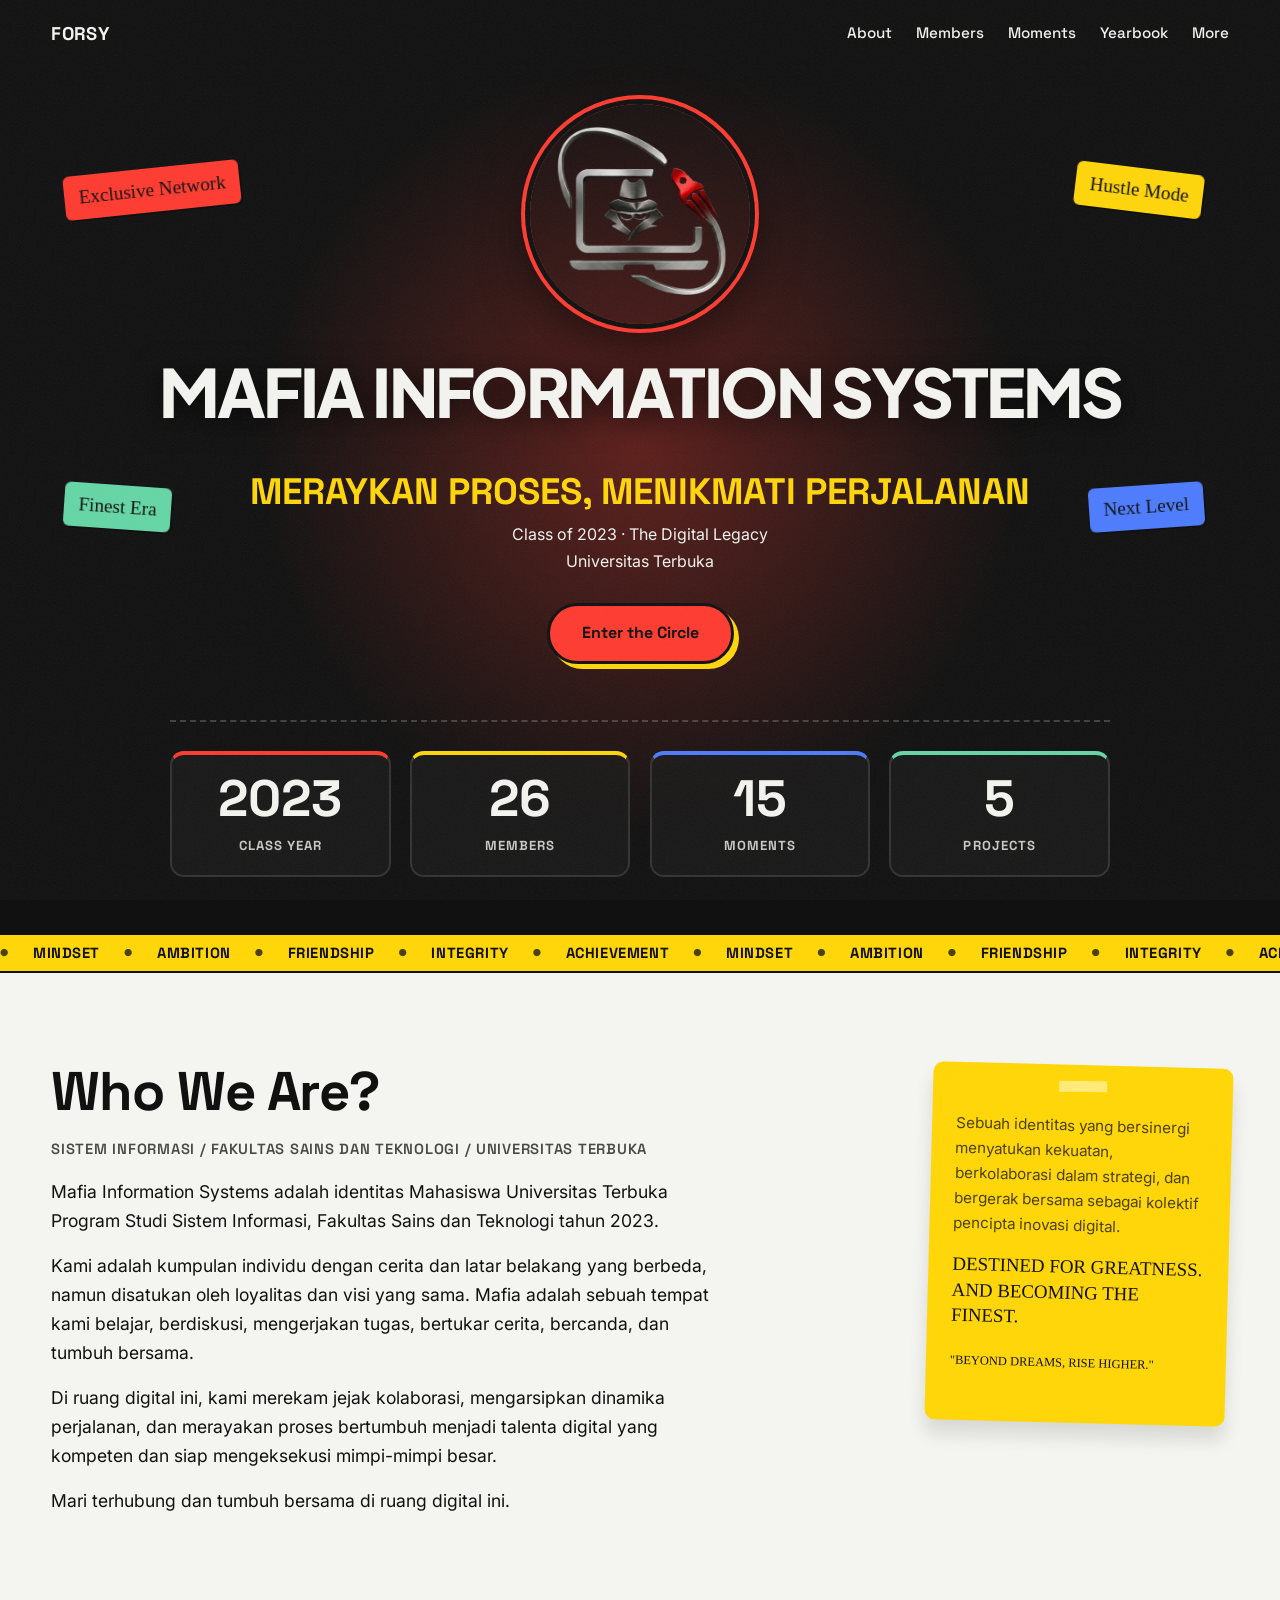
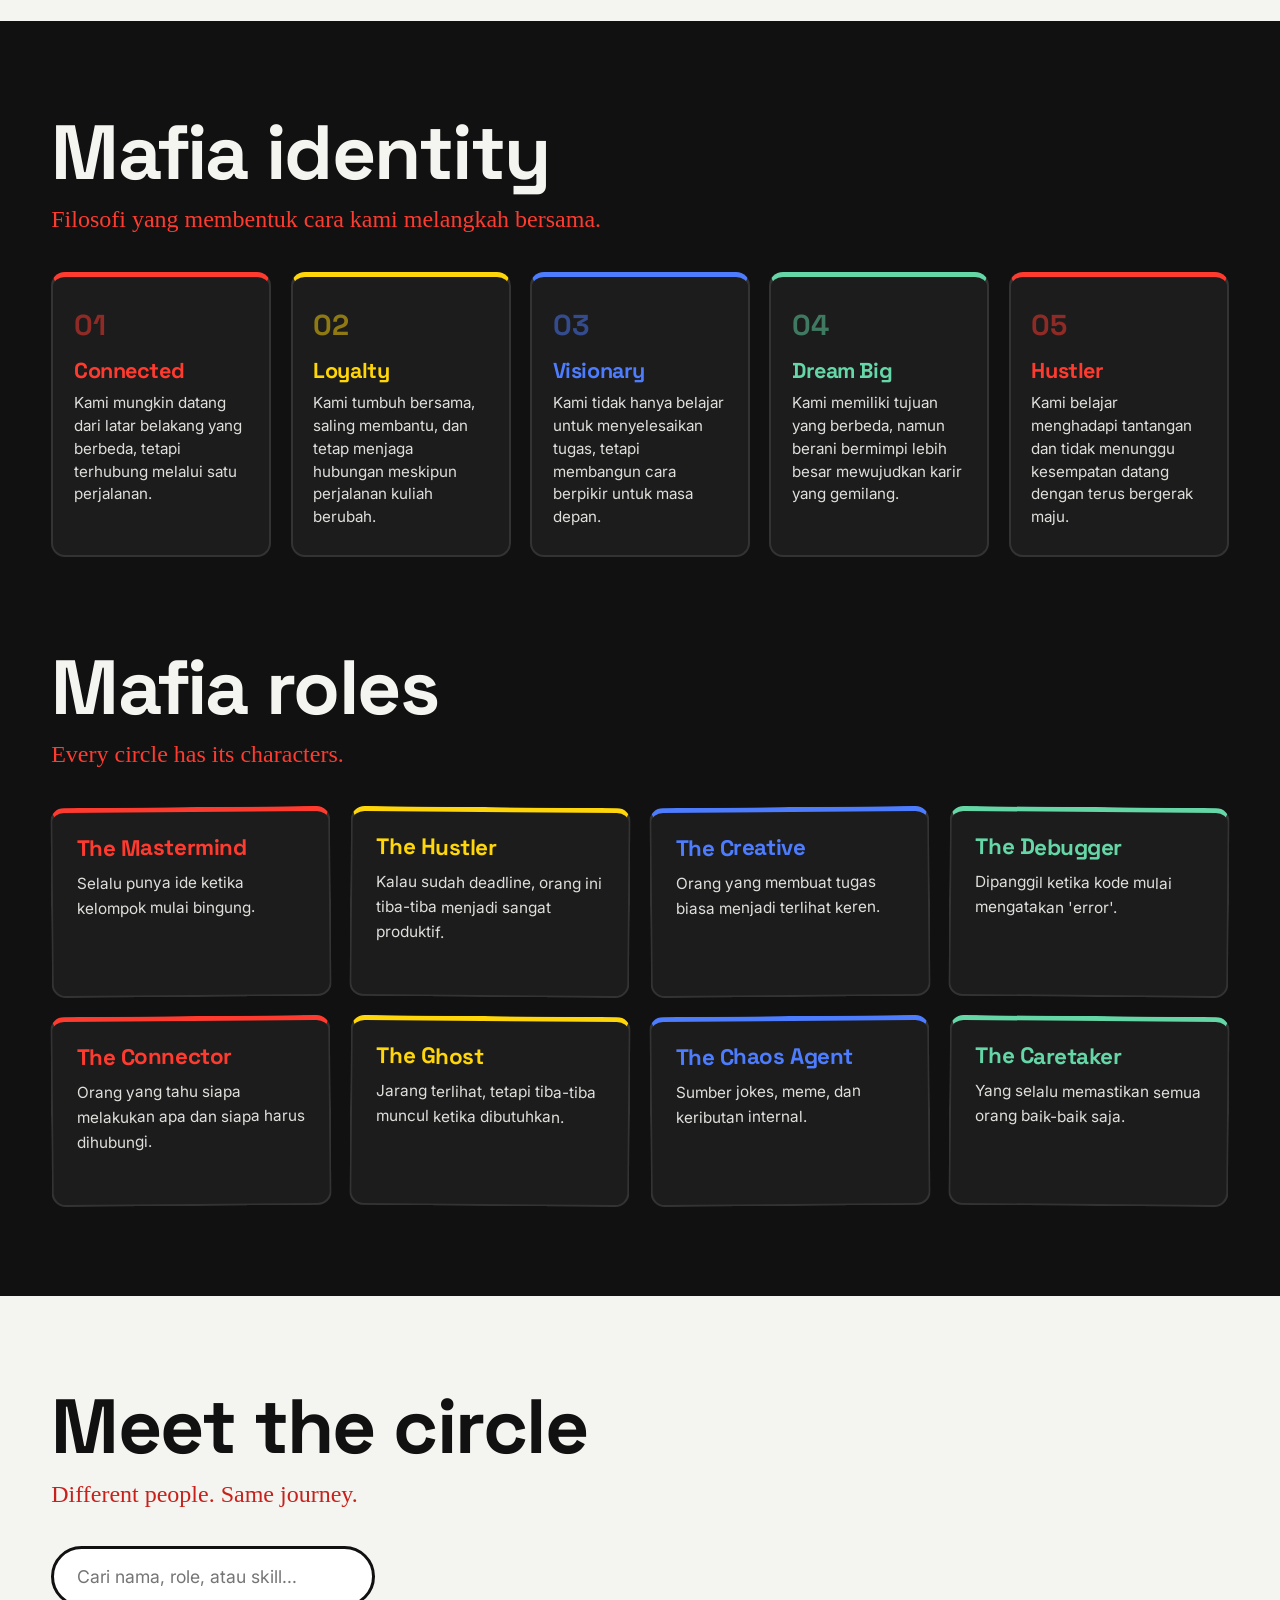
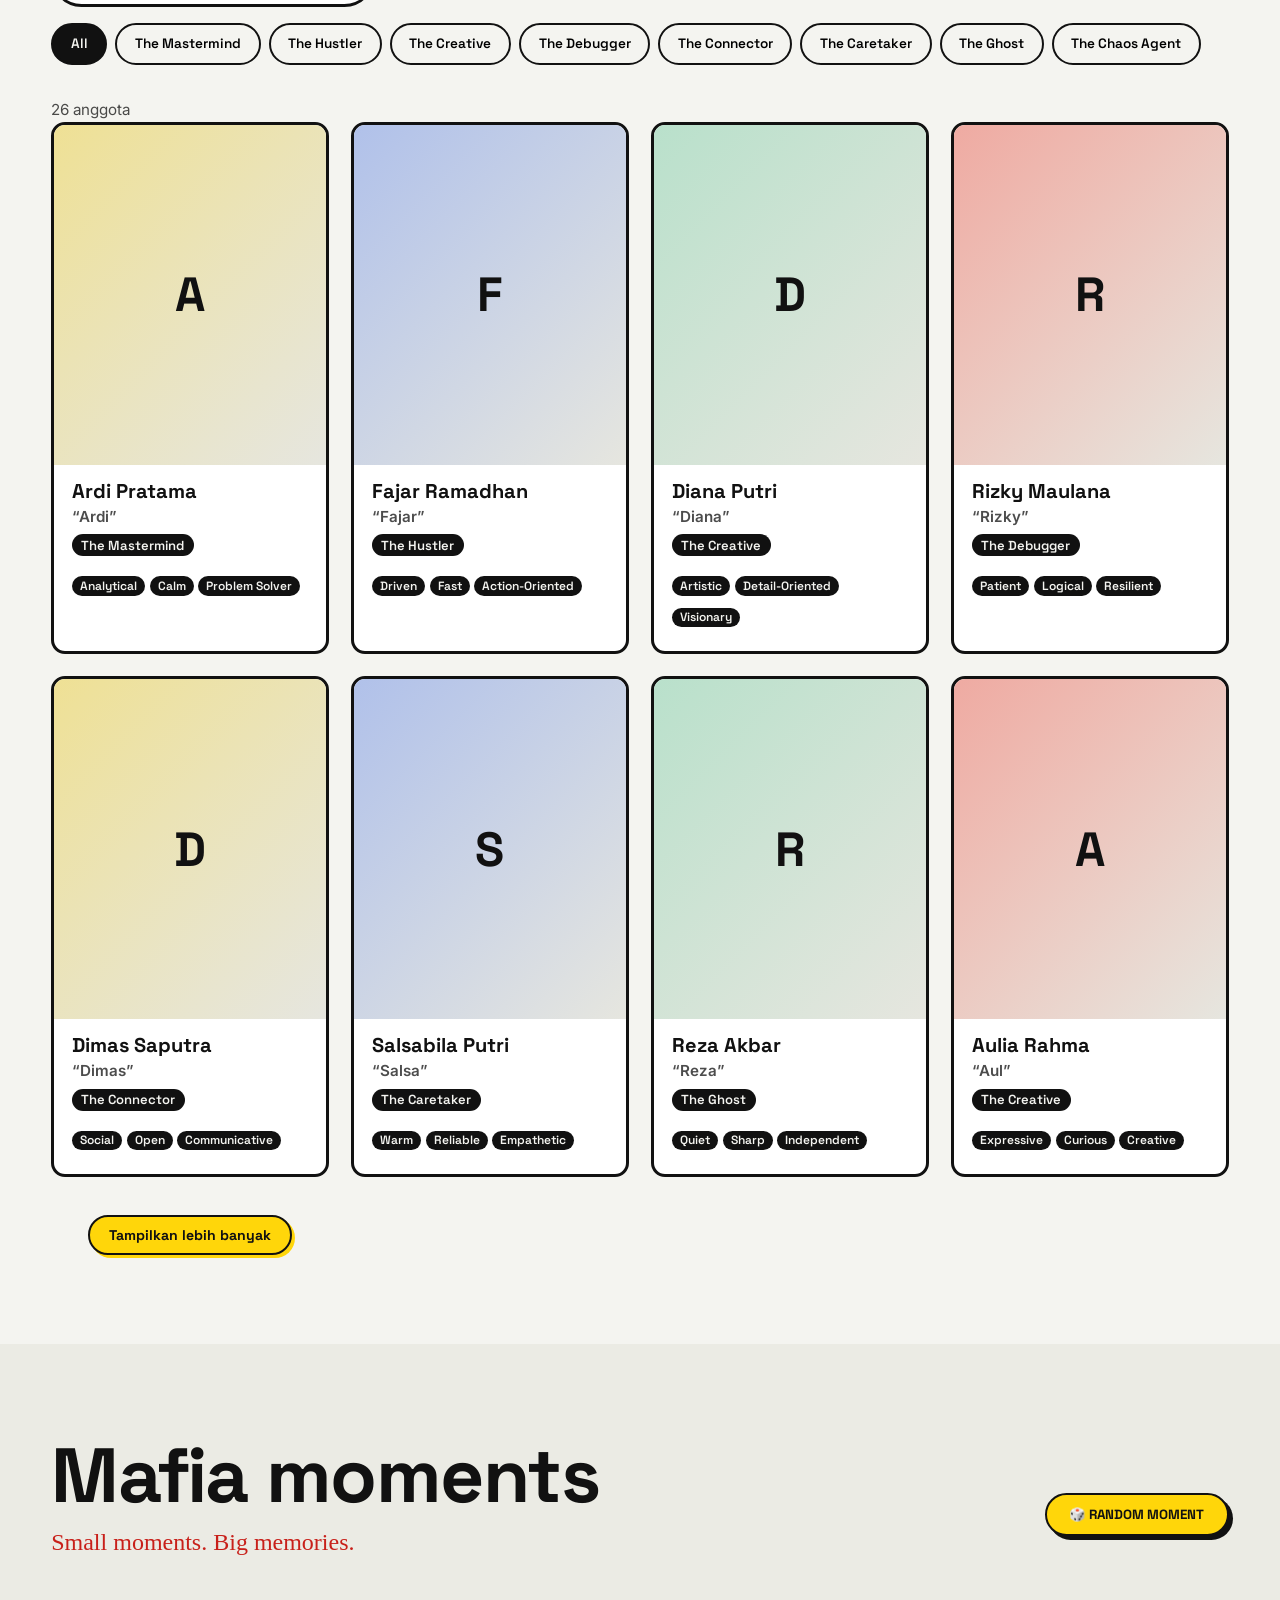
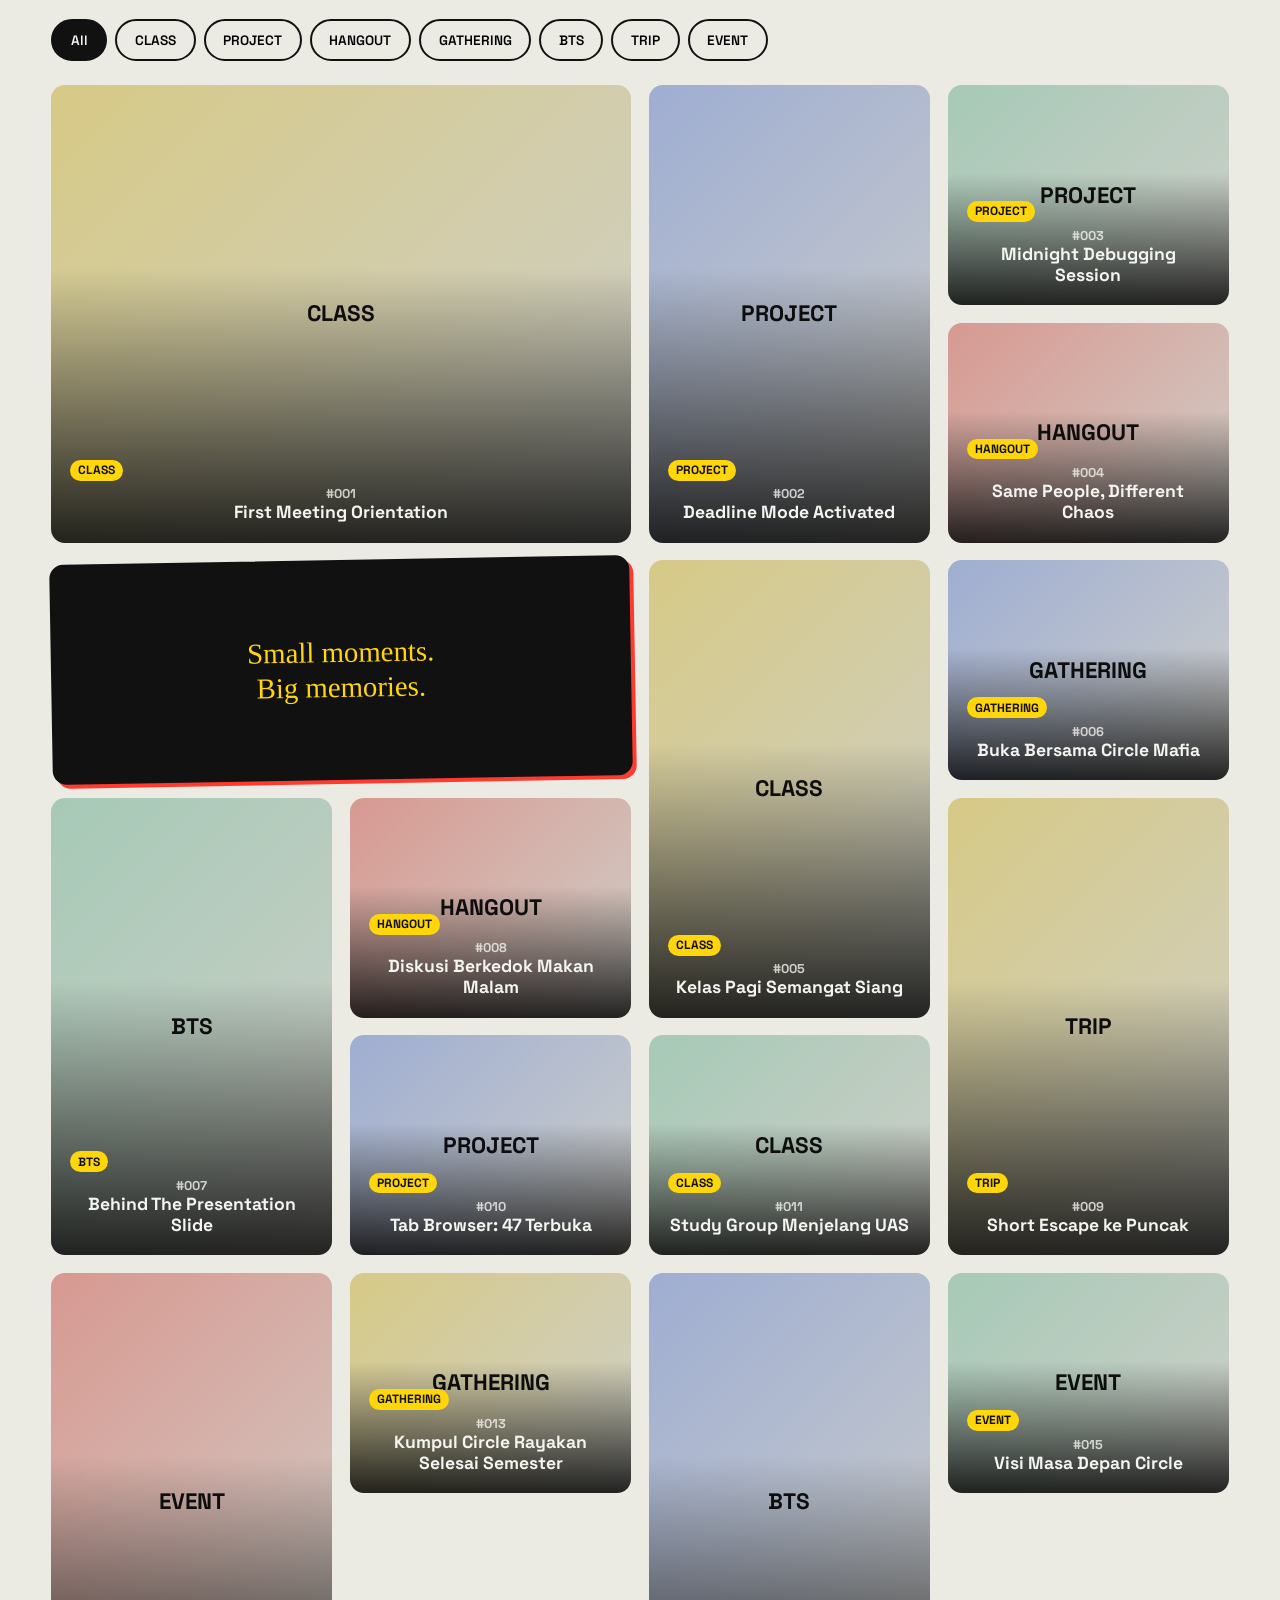
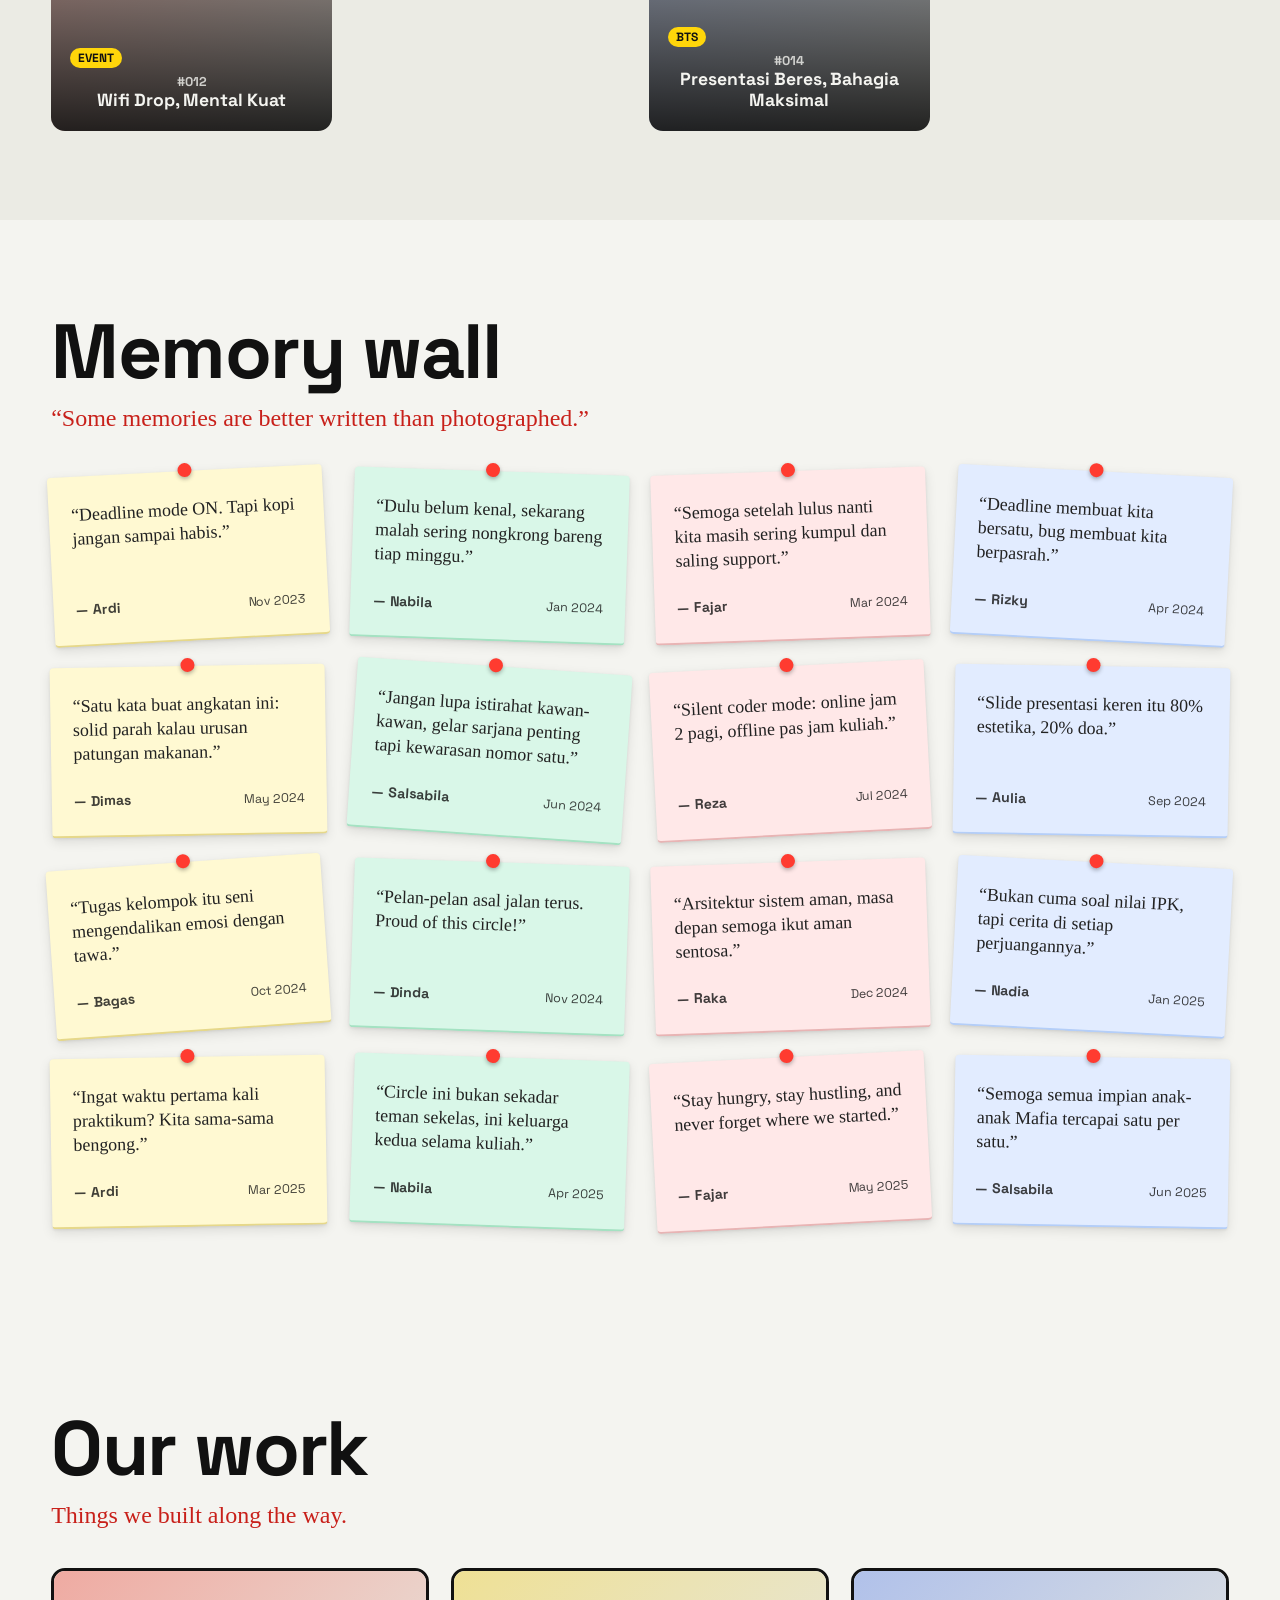
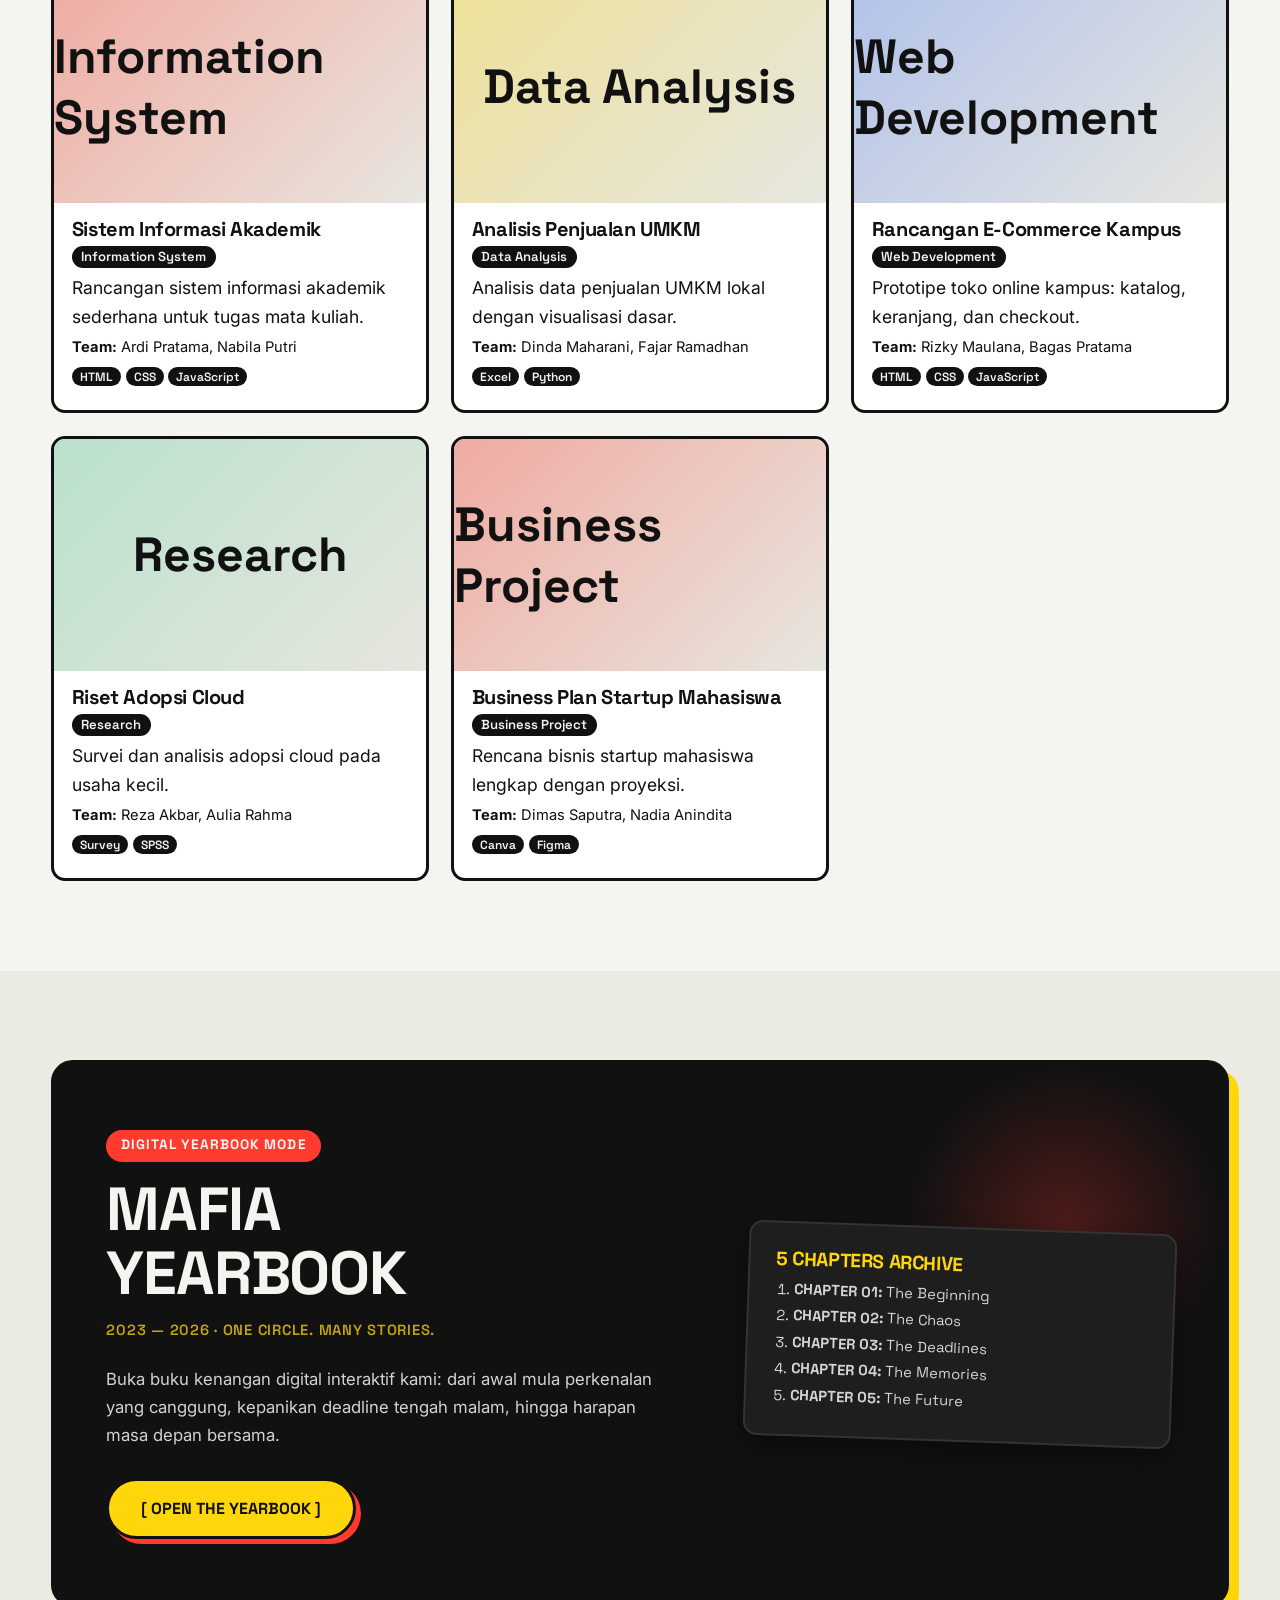
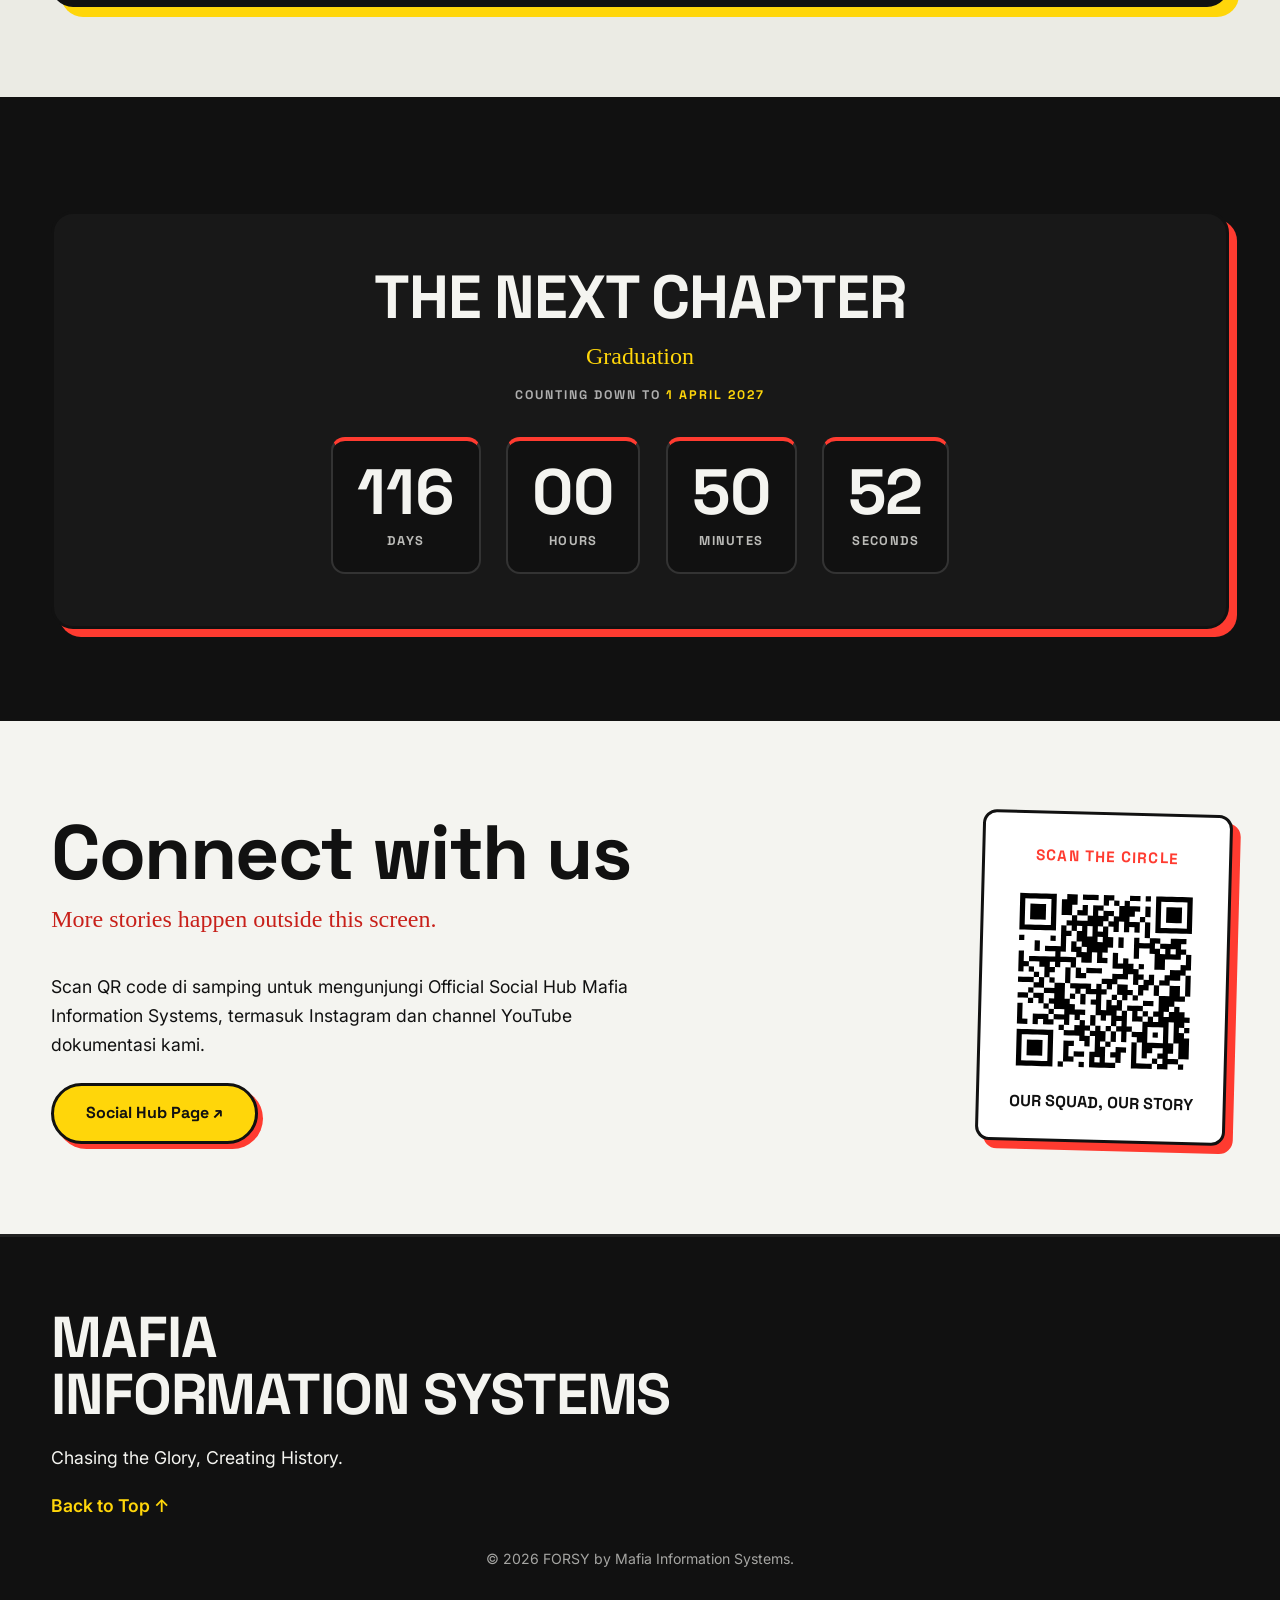
==== commit dfa4b67e: "Add files via upload" ====
--- a/mafia_landingpage/index.html
+++ b/mafia_landingpage/index.html
@@ -37,10 +37,7 @@
 
 <!-- Main Navigation -->
 <header class="nav" id="nav">
-  <a href="#home" class="nav__logo" aria-label="Mafia Information Systems, home">
-    <div class="logo-wrapper">
-      <img src="assets/logo/mafia-logo-320.webp" alt="Logo Mafia" width="40" height="40" loading="lazy">
-    </div>
+  <a href="#home" class="nav__logo" aria-label="FORSY, home">
     <b>FORSY</b>
   </a>
   <button class="nav__toggle" id="navToggle" aria-label="Buka menu" aria-expanded="false" aria-controls="navLinks">
@@ -272,8 +269,9 @@
     <div class="next-chapter-box">
       <h2 id="t-next-chapter">THE NEXT CHAPTER</h2>
       <p class="next-chapter-sub">Graduation</p>
+      <p class="cd-date">COUNTING DOWN TO <time datetime="2027-04-01">1 APRIL 2027</time></p>
       
-      <div id="countdownGrid" class="countdown-grid" hidden>
+      <div id="countdownGrid" class="countdown-grid" role="timer" aria-label="Countdown to graduation on 1 April 2027" hidden>
         <div class="cd-unit">
           <span class="cd-val" id="cdDays">000</span>
           <span class="cd-lbl">DAYS</span>
@@ -314,8 +312,7 @@
       <div class="qr-brand-header">SCAN THE CIRCLE</div>
       <div id="qr" aria-label="QR Code menuju Social Hub"></div>
       <div class="qr-brand-footer">
-        <p class="qr-brand-name">MAFIA INFORMATION SYSTEMS</p>
-        <p class="qr-brand-tag">OUR SQUAD, OUR STORY.</p>
+        <p class="qr-brand-name">OUR SQUAD, OUR STORY</p>
       </div>
     </div>
   </div>
@@ -325,7 +322,6 @@
 <!-- 12: FOOTER -->
 <footer class="footer">
   <div class="wrap">
-    <img src="assets/logo/mafia-logo-320.webp" alt="Logo Mafia" width="72" height="72" loading="lazy">
     <p class="footer__big">MAFIA<br>INFORMATION SYSTEMS</p>
     <p> Chasing the Glory, Creating History.</p>
     <p>
--- a/mafia_landingpage/css/style.css
+++ b/mafia_landingpage/css/style.css
@@ -1342,16 +1342,29 @@
   margin-top: 1.5rem;
 }
 
-.next-chapter-box h3 {
-  font-size: clamp(1.8rem, 4vw, 3rem);
+.next-chapter-box h2 {
+  font-size: clamp(2rem, 5vw, 3.8rem);
   margin-bottom: .4rem;
 }
 
 .next-chapter-sub {
   font-family: var(--mark);
   color: var(--yellow);
-  font-size: 1.3rem;
+  font-size: clamp(1.2rem, 2vw, 1.5rem);
+  margin-bottom: .5rem;
+}
+
+.cd-date {
+  font-family: var(--head);
+  font-size: .78rem;
+  font-weight: 700;
+  letter-spacing: .16em;
+  color: rgb(255 255 255 / 65%);
   margin-bottom: 2rem;
+}
+
+.cd-date time {
+  color: var(--yellow);
 }
 
 .countdown-grid {
@@ -1852,7 +1865,6 @@
   pointer-events: none;
   display: none;
   opacity: 0;
-  transition: opacity .2s;
 }
 
 .cursor.on {
@@ -1874,24 +1886,29 @@
 }
 
 .cursor span {
-  display: grid;
-  place-items: center;
-  width: 68px;
-  height: 68px;
-  margin: -34px 0 0 -34px;
-  border-radius: 50%;
+  position: relative;
+  display: block;
+  width: 28px;
+  height: 36px;
+  margin: 0;
+  filter: drop-shadow(1px 2px 2px rgb(0 0 0 / 45%));
+}
+
+.cursor span::before,
+.cursor span::after {
+  position: absolute;
+  inset: 0;
+  content: "";
+  clip-path: polygon(0 0, 0 100%, 28% 73%, 46% 100%, 62% 92%, 44% 65%, 85% 65%);
+}
+
+.cursor span::before {
+  background: var(--white);
+}
+
+.cursor span::after {
+  inset: 2px;
   background: var(--red);
-  font: 700 .7rem var(--head);
-  color: var(--white);
-  transform: scale(.22);
-  transition: transform .2s;
-  will-change: transform;
-}
-
-.cursor.big span {
-  transform: none;
-  background: var(--yellow);
-  color: var(--black);
 }
 
 .skip {
